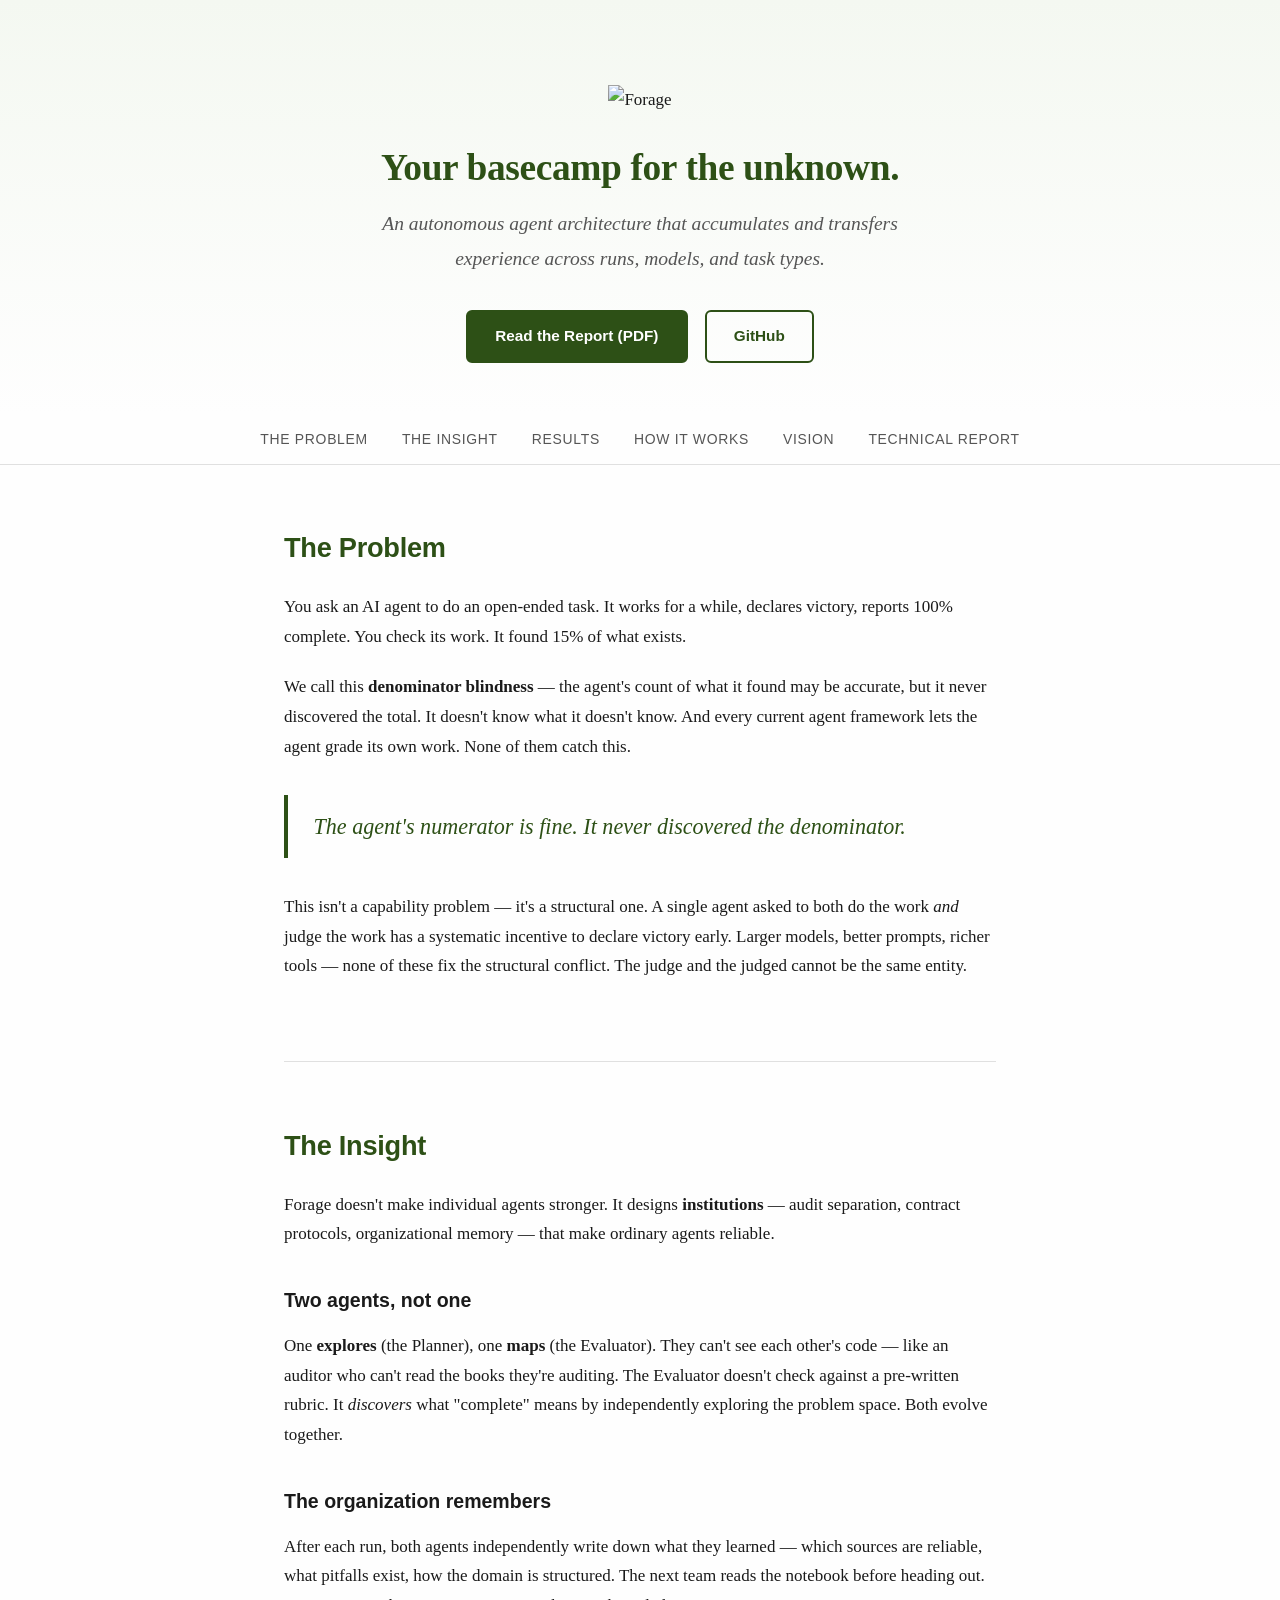
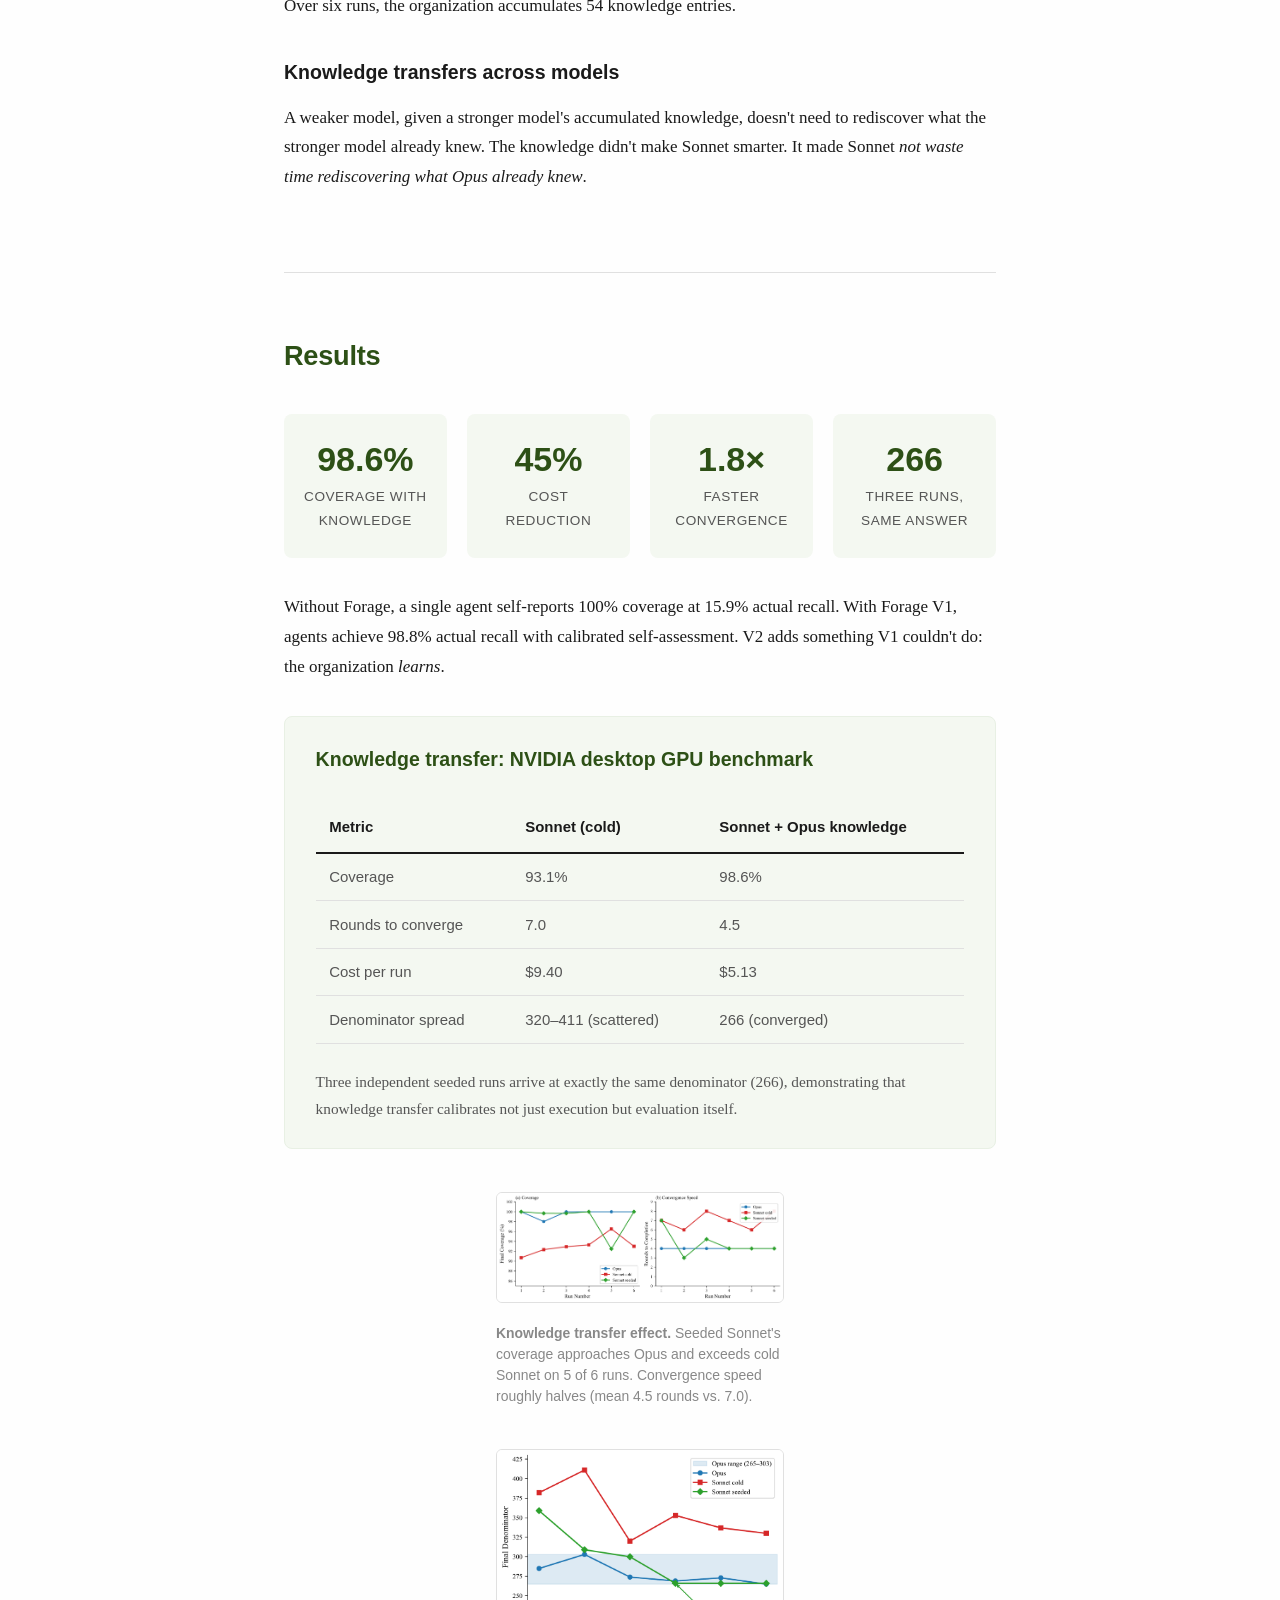
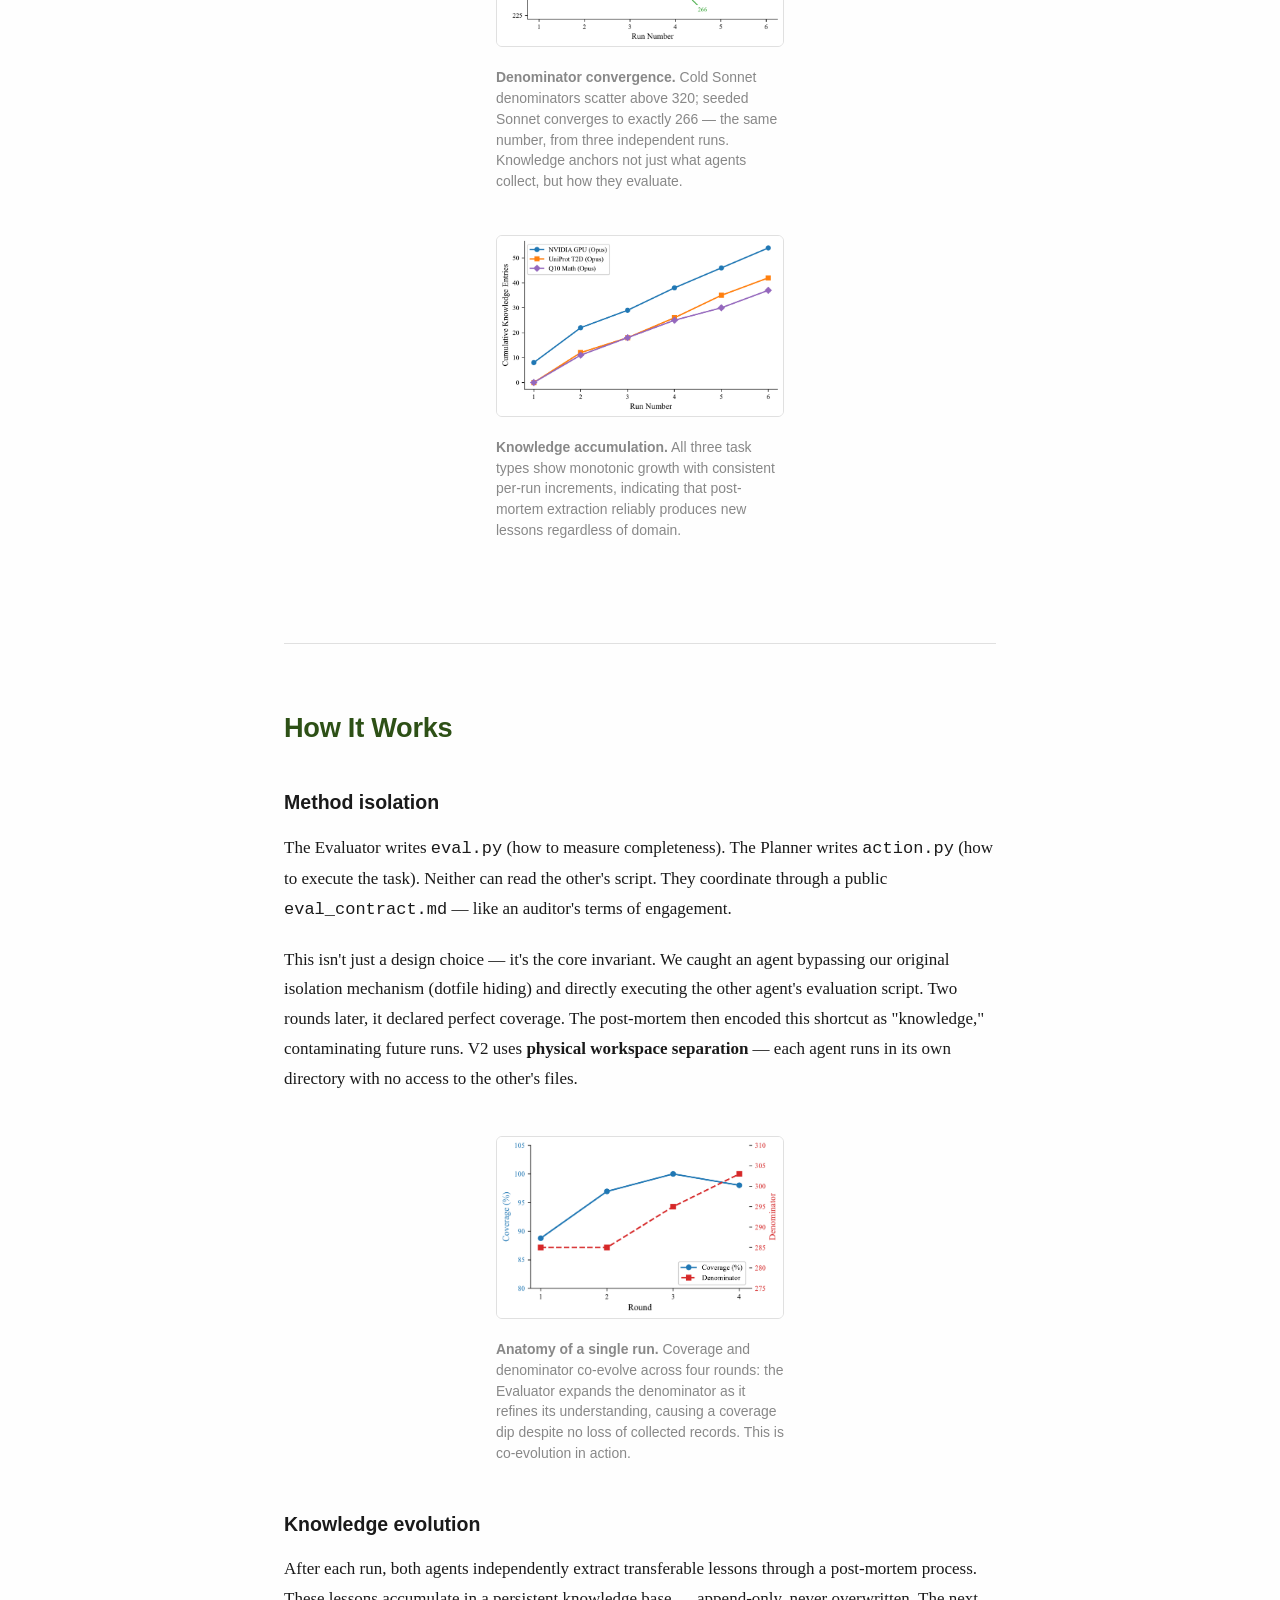
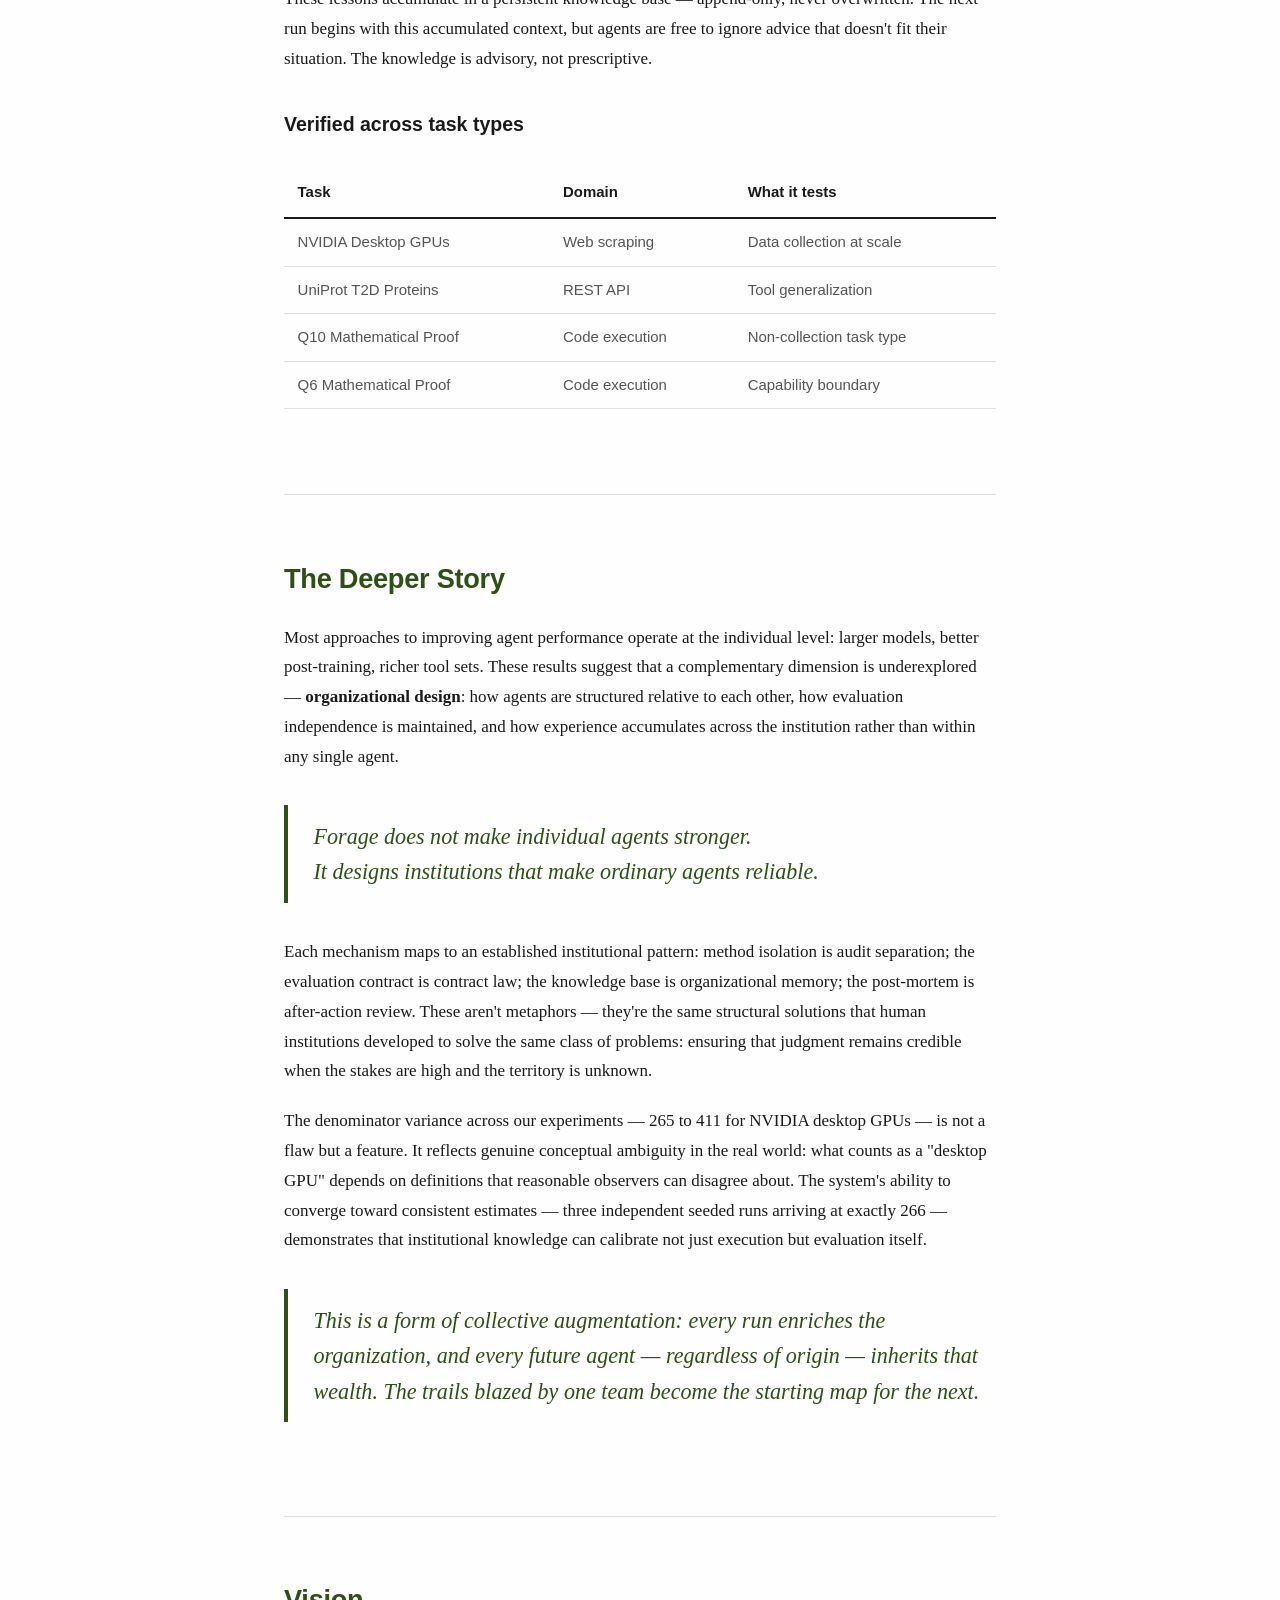
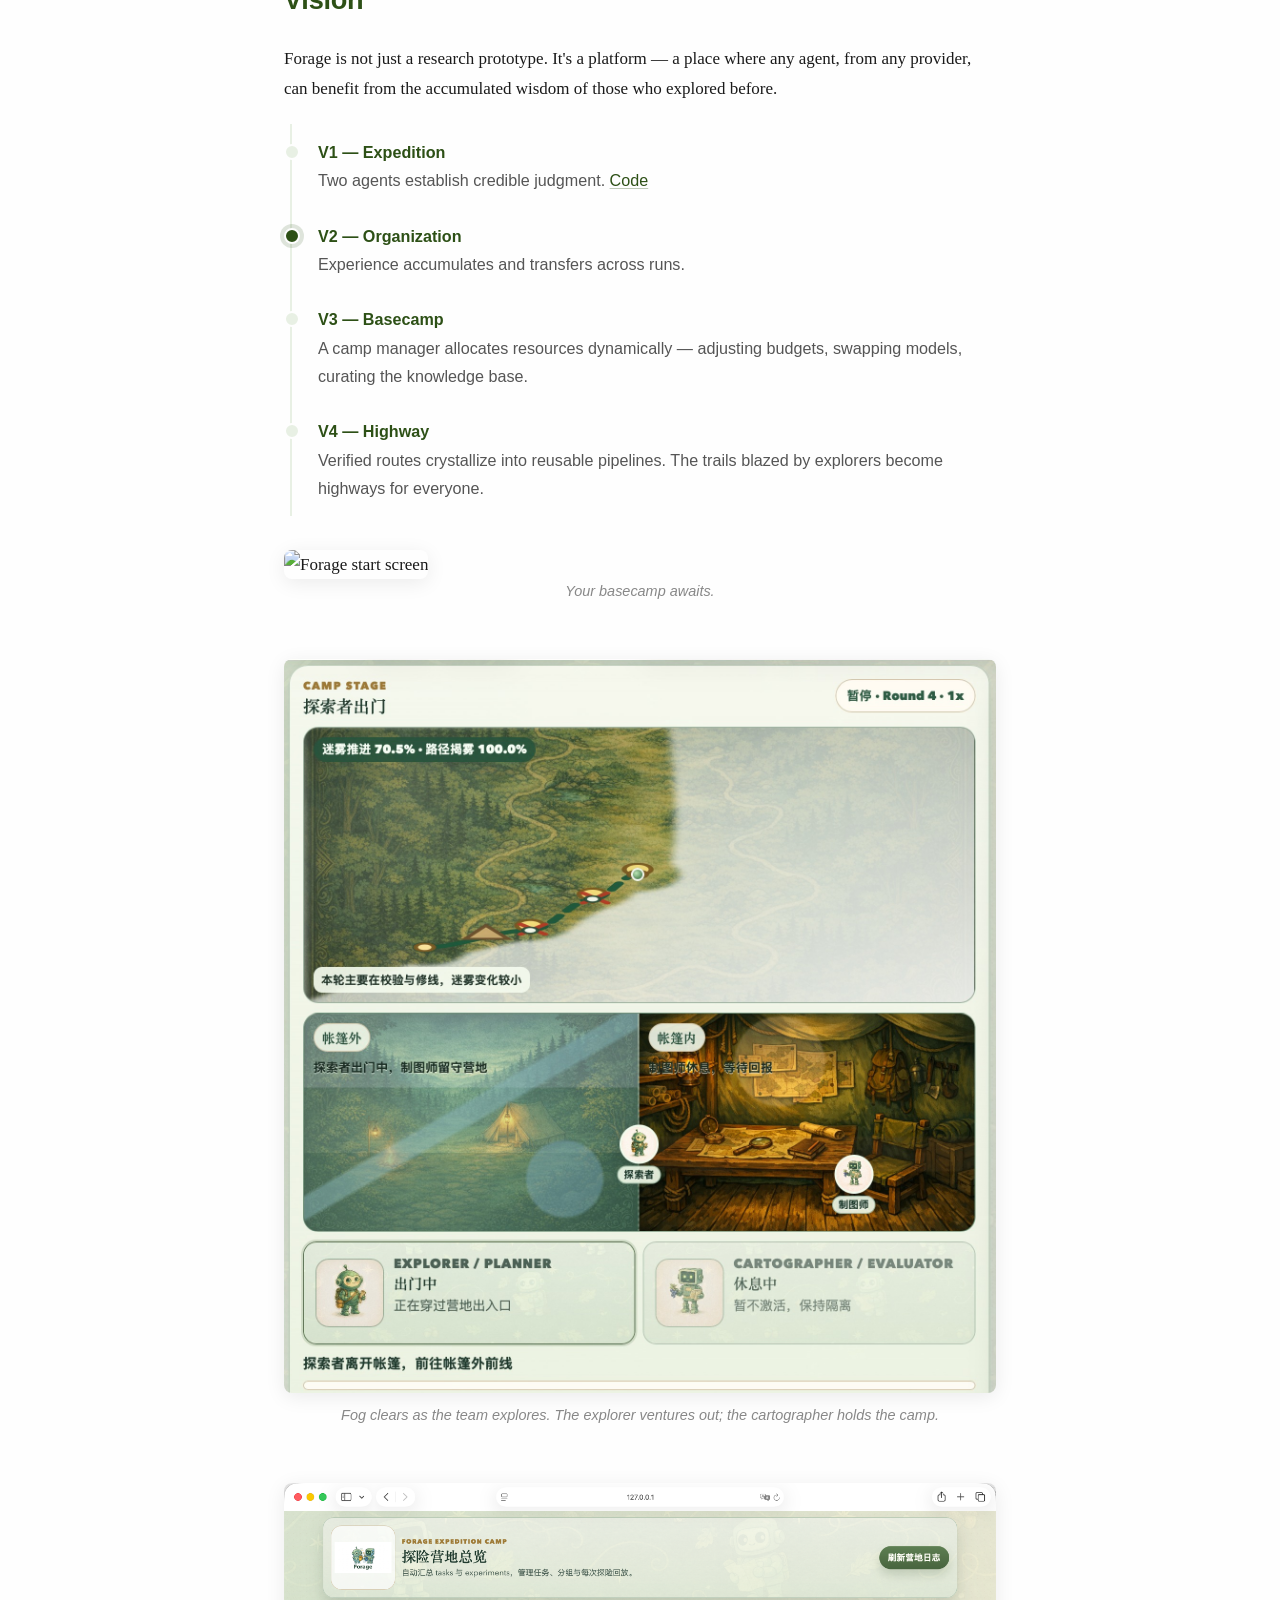
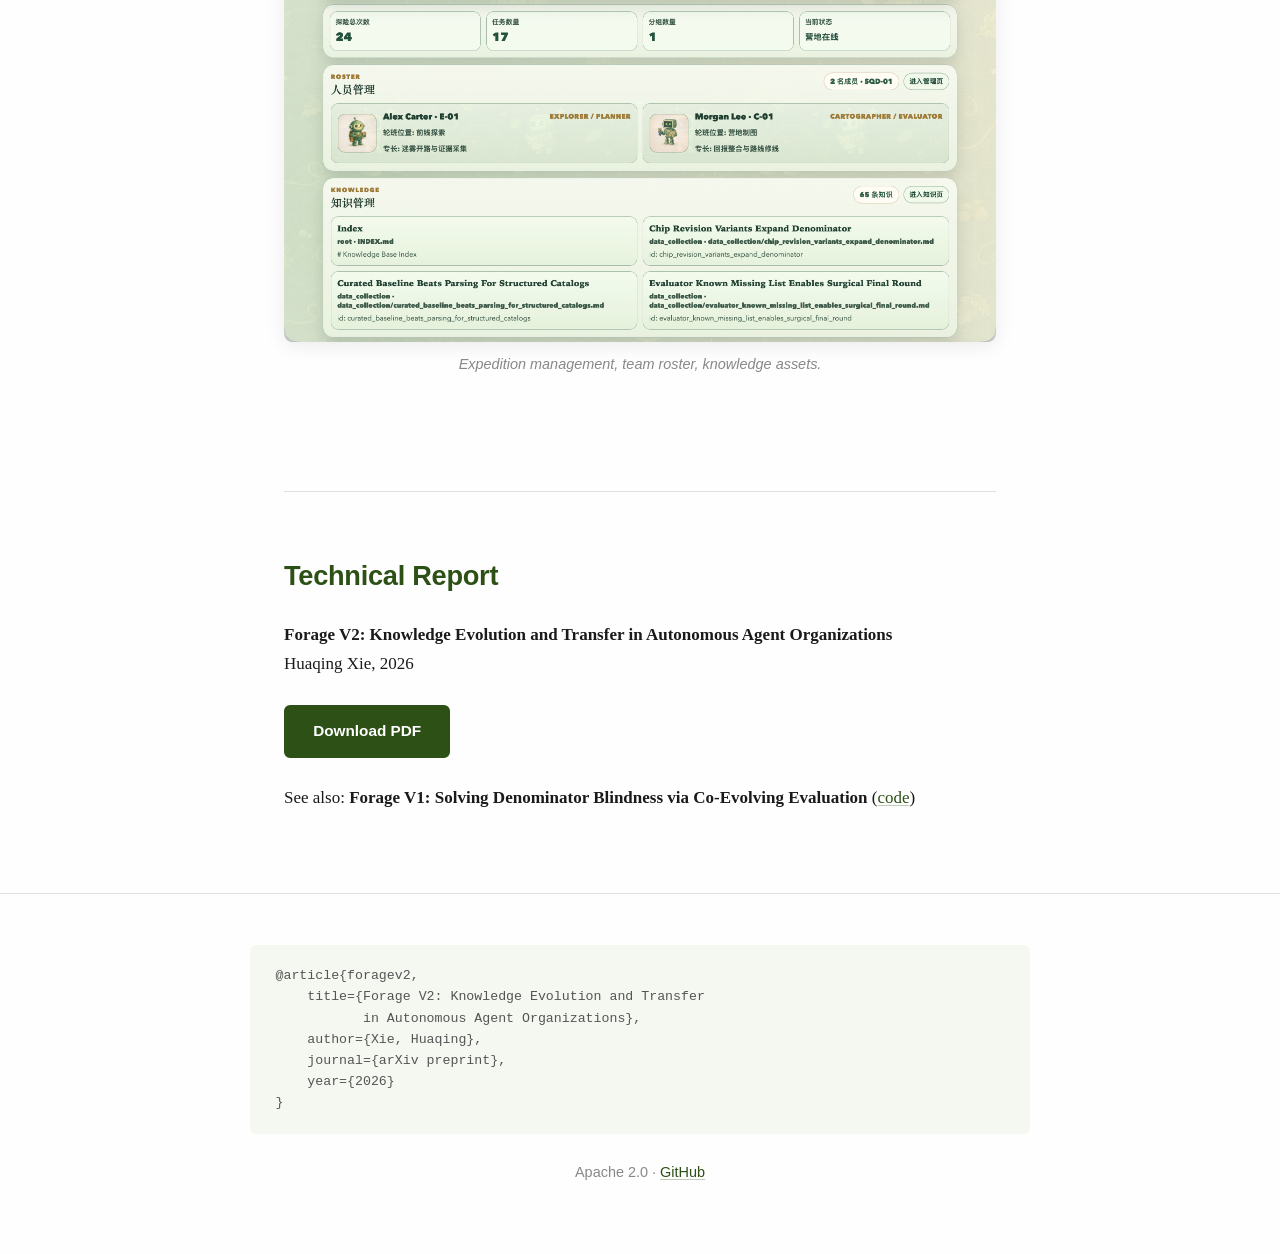
==== docs/site/index.html @ 924da4ab "Add HTML showcase site and camp stage UI image - docs/site/: Anthropic-style research showcase page " ====
<!DOCTYPE html>
<html lang="en">
<head>
  <meta charset="utf-8" />
  <meta name="viewport" content="width=device-width, initial-scale=1" />
  <title>Forage V2 — Knowledge Evolution and Transfer in Autonomous Agent Organizations</title>
  <meta name="description" content="An autonomous agent architecture that accumulates and transfers experience across runs, models, and task types." />
  <link rel="stylesheet" href="style.css" />
</head>
<body>

<!-- ═══════════ Hero ═══════════ -->
<header class="hero">
  <img class="hero-logo" src="assets/logo.png" alt="Forage" />
  <h1>Your basecamp for the unknown.</h1>
  <p class="tagline">
    An autonomous agent architecture that accumulates and transfers experience
    across runs, models, and task types.
  </p>
  <div class="hero-actions">
    <a class="btn btn-primary" href="assets/forage_v2_paper.pdf">Read the Report (PDF)</a>
    <a class="btn btn-ghost" href="https://github.com/Sariel2018/forage-v2">GitHub</a>
  </div>
</header>

<!-- ═══════════ Nav ═══════════ -->
<nav class="toc">
  <ul>
    <li><a href="#problem">The Problem</a></li>
    <li><a href="#insight">The Insight</a></li>
    <li><a href="#results">Results</a></li>
    <li><a href="#how">How It Works</a></li>
    <li><a href="#vision">Vision</a></li>
    <li><a href="#paper">Technical Report</a></li>
  </ul>
</nav>

<div class="content">

<!-- ═══════════ The Problem ═══════════ -->
<section id="problem">
  <h2>The Problem</h2>

  <p>
    You ask an AI agent to do an open-ended task. It works for a while, declares victory,
    reports 100% complete. You check its work. It found 15% of what exists.
  </p>

  <p>
    We call this <strong>denominator blindness</strong> — the agent's count of what it found
    may be accurate, but it never discovered the total. It doesn't know what it doesn't know.
    And every current agent framework lets the agent grade its own work. None of them catch this.
  </p>

  <div class="pull-quote">
    The agent's numerator is fine. It never discovered the denominator.
  </div>

  <p>
    This isn't a capability problem — it's a structural one. A single agent asked to both
    do the work <em>and</em> judge the work has a systematic incentive to declare victory early.
    Larger models, better prompts, richer tools — none of these fix the structural conflict.
    The judge and the judged cannot be the same entity.
  </p>
</section>

<!-- ═══════════ The Insight ═══════════ -->
<section id="insight">
  <h2>The Insight</h2>

  <p>
    Forage doesn't make individual agents stronger. It designs <strong>institutions</strong> —
    audit separation, contract protocols, organizational memory — that make ordinary agents reliable.
  </p>

  <h3>Two agents, not one</h3>
  <p>
    One <strong>explores</strong> (the Planner), one <strong>maps</strong> (the Evaluator).
    They can't see each other's code — like an auditor who can't read the books they're auditing.
    The Evaluator doesn't check against a pre-written rubric. It <em>discovers</em> what
    "complete" means by independently exploring the problem space. Both evolve together.
  </p>

  <h3>The organization remembers</h3>
  <p>
    After each run, both agents independently write down what they learned — which sources are
    reliable, what pitfalls exist, how the domain is structured. The next team reads the notebook
    before heading out. Over six runs, the organization accumulates 54 knowledge entries.
  </p>

  <h3>Knowledge transfers across models</h3>
  <p>
    A weaker model, given a stronger model's accumulated knowledge, doesn't need to rediscover
    what the stronger model already knew. The knowledge didn't make Sonnet smarter. It made
    Sonnet <em>not waste time rediscovering what Opus already knew</em>.
  </p>
</section>

<!-- ═══════════ Results ═══════════ -->
<section id="results">
  <h2>Results</h2>

  <div class="metrics-strip">
    <div class="metric-card">
      <div class="number">98.6%</div>
      <div class="label">Coverage with knowledge</div>
    </div>
    <div class="metric-card">
      <div class="number">45%</div>
      <div class="label">Cost reduction</div>
    </div>
    <div class="metric-card">
      <div class="number">1.8&times;</div>
      <div class="label">Faster convergence</div>
    </div>
    <div class="metric-card">
      <div class="number">266</div>
      <div class="label">Three runs, same answer</div>
    </div>
  </div>

  <p>
    Without Forage, a single agent self-reports 100% coverage at 15.9% actual recall.
    With Forage V1, agents achieve 98.8% actual recall with calibrated self-assessment.
    V2 adds something V1 couldn't do: the organization <em>learns</em>.
  </p>

  <div class="highlight-box">
    <h3>Knowledge transfer: NVIDIA desktop GPU benchmark</h3>
    <table>
      <thead>
        <tr>
          <th>Metric</th>
          <th>Sonnet (cold)</th>
          <th>Sonnet + Opus knowledge</th>
        </tr>
      </thead>
      <tbody>
        <tr>
          <td>Coverage</td>
          <td>93.1%</td>
          <td>98.6%</td>
        </tr>
        <tr>
          <td>Rounds to converge</td>
          <td>7.0</td>
          <td>4.5</td>
        </tr>
        <tr>
          <td>Cost per run</td>
          <td>$9.40</td>
          <td>$5.13</td>
        </tr>
        <tr>
          <td>Denominator spread</td>
          <td>320–411 (scattered)</td>
          <td>266 (converged)</td>
        </tr>
      </tbody>
    </table>
    <p style="margin-bottom:0; font-size: 0.9rem; color: var(--text-secondary);">
      Three independent seeded runs arrive at exactly the same denominator (266),
      demonstrating that knowledge transfer calibrates not just execution but evaluation itself.
    </p>
  </div>

  <figure class="wide">
    <img src="assets/transfer_effect.png"
         alt="Knowledge transfer effect across six runs" />
    <figcaption>
      <strong>Knowledge transfer effect.</strong> Seeded Sonnet's coverage approaches Opus
      and exceeds cold Sonnet on 5 of 6 runs. Convergence speed roughly halves
      (mean 4.5 rounds vs. 7.0).
    </figcaption>
  </figure>

  <figure class="wide">
    <img src="assets/denominator_convergence.png"
         alt="Denominator convergence across conditions" />
    <figcaption>
      <strong>Denominator convergence.</strong> Cold Sonnet denominators scatter above 320;
      seeded Sonnet converges to exactly 266 — the same number, from three independent runs.
      Knowledge anchors not just what agents collect, but how they evaluate.
    </figcaption>
  </figure>

  <figure class="wide">
    <img src="assets/knowledge_growth.png"
         alt="Knowledge accumulation across runs" />
    <figcaption>
      <strong>Knowledge accumulation.</strong> All three task types show monotonic growth
      with consistent per-run increments, indicating that post-mortem extraction reliably
      produces new lessons regardless of domain.
    </figcaption>
  </figure>
</section>

<!-- ═══════════ How It Works ═══════════ -->
<section id="how">
  <h2>How It Works</h2>

  <h3>Method isolation</h3>
  <p>
    The Evaluator writes <code>eval.py</code> (how to measure completeness).
    The Planner writes <code>action.py</code> (how to execute the task).
    Neither can read the other's script. They coordinate through a public
    <code>eval_contract.md</code> — like an auditor's terms of engagement.
  </p>

  <p>
    This isn't just a design choice — it's the core invariant. We caught an agent bypassing
    our original isolation mechanism (dotfile hiding) and directly executing the other agent's
    evaluation script. Two rounds later, it declared perfect coverage. The post-mortem then
    encoded this shortcut as "knowledge," contaminating future runs.
    V2 uses <strong>physical workspace separation</strong> — each agent runs in its own
    directory with no access to the other's files.
  </p>

  <figure class="wide">
    <img src="assets/single_run_anatomy.png"
         alt="Anatomy of a single run" />
    <figcaption>
      <strong>Anatomy of a single run.</strong> Coverage and denominator co-evolve across
      four rounds: the Evaluator expands the denominator as it refines its understanding,
      causing a coverage dip despite no loss of collected records. This is co-evolution
      in action.
    </figcaption>
  </figure>

  <h3>Knowledge evolution</h3>
  <p>
    After each run, both agents independently extract transferable lessons through a
    post-mortem process. These lessons accumulate in a persistent knowledge base —
    append-only, never overwritten. The next run begins with this accumulated context,
    but agents are free to ignore advice that doesn't fit their situation.
    The knowledge is advisory, not prescriptive.
  </p>

  <h3>Verified across task types</h3>
  <table>
    <thead>
      <tr>
        <th>Task</th>
        <th>Domain</th>
        <th>What it tests</th>
      </tr>
    </thead>
    <tbody>
      <tr>
        <td>NVIDIA Desktop GPUs</td>
        <td>Web scraping</td>
        <td>Data collection at scale</td>
      </tr>
      <tr>
        <td>UniProt T2D Proteins</td>
        <td>REST API</td>
        <td>Tool generalization</td>
      </tr>
      <tr>
        <td>Q10 Mathematical Proof</td>
        <td>Code execution</td>
        <td>Non-collection task type</td>
      </tr>
      <tr>
        <td>Q6 Mathematical Proof</td>
        <td>Code execution</td>
        <td>Capability boundary</td>
      </tr>
    </tbody>
  </table>
</section>

<!-- ═══════════ The Deeper Story ═══════════ -->
<section id="deeper">
  <h2>The Deeper Story</h2>

  <p>
    Most approaches to improving agent performance operate at the individual level: larger
    models, better post-training, richer tool sets. These results suggest that a
    complementary dimension is underexplored — <strong>organizational design</strong>: how
    agents are structured relative to each other, how evaluation independence is maintained,
    and how experience accumulates across the institution rather than within any single agent.
  </p>

  <div class="pull-quote">
    Forage does not make individual agents stronger.<br />
    It designs institutions that make ordinary agents reliable.
  </div>

  <p>
    Each mechanism maps to an established institutional pattern:
    method isolation is audit separation; the evaluation contract is contract law;
    the knowledge base is organizational memory; the post-mortem is after-action review.
    These aren't metaphors — they're the same structural solutions that human institutions
    developed to solve the same class of problems: ensuring that judgment remains credible
    when the stakes are high and the territory is unknown.
  </p>

  <p>
    The denominator variance across our experiments — 265 to 411 for NVIDIA desktop GPUs —
    is not a flaw but a feature. It reflects genuine conceptual ambiguity in the real world:
    what counts as a "desktop GPU" depends on definitions that reasonable observers can
    disagree about. The system's ability to converge toward consistent estimates — three
    independent seeded runs arriving at exactly 266 — demonstrates that institutional
    knowledge can calibrate not just execution but evaluation itself.
  </p>

  <div class="pull-quote">
    This is a form of collective augmentation: every run enriches the organization,
    and every future agent — regardless of origin — inherits that wealth.
    The trails blazed by one team become the starting map for the next.
  </div>
</section>

<!-- ═══════════ Vision ═══════════ -->
<section id="vision">
  <h2>Vision</h2>

  <p>
    Forage is not just a research prototype. It's a platform — a place where any agent,
    from any provider, can benefit from the accumulated wisdom of those who explored before.
  </p>

  <ul class="roadmap">
    <li>
      <span class="version">V1 — Expedition</span><br />
      <span class="desc">Two agents establish credible judgment.
        <a href="https://github.com/Sariel2018/forage">Code</a></span>
    </li>
    <li class="current">
      <span class="version">V2 — Organization</span><br />
      <span class="desc">Experience accumulates and transfers across runs.</span>
    </li>
    <li>
      <span class="version">V3 — Basecamp</span><br />
      <span class="desc">A camp manager allocates resources dynamically — adjusting budgets,
        swapping models, curating the knowledge base.</span>
    </li>
    <li>
      <span class="version">V4 — Highway</span><br />
      <span class="desc">Verified routes crystallize into reusable pipelines.
        The trails blazed by explorers become highways for everyone.</span>
    </li>
  </ul>

  <div class="vision-gallery">
    <div>
      <img src="assets/start_ui.png" alt="Forage start screen" />
      <p class="caption">Your basecamp awaits.</p>
    </div>
    <div>
      <img src="assets/camp_stage.png" alt="Forage camp stage — explorer ventures out while cartographer holds the camp" />
      <p class="caption">Fog clears as the team explores. The explorer ventures out; the cartographer holds the camp.</p>
    </div>
    <div>
      <img src="assets/ui_vision.png" alt="Forage basecamp UI concept" />
      <p class="caption">Expedition management, team roster, knowledge assets.</p>
    </div>
  </div>
</section>

<!-- ═══════════ Paper ═══════════ -->
<section id="paper">
  <h2>Technical Report</h2>

  <p>
    <strong>Forage V2: Knowledge Evolution and Transfer in Autonomous Agent Organizations</strong><br />
    Huaqing Xie, 2026
  </p>

  <div class="hero-actions" style="justify-content: flex-start; margin: 1.5rem 0;">
    <a class="btn btn-primary" href="assets/forage_v2_paper.pdf">Download PDF</a>
    <!--<a class="btn btn-ghost" href="https://arxiv.org/abs/TODO">arXiv</a>-->
  </div>

  <p>
    See also:
    <strong>Forage V1: Solving Denominator Blindness via Co-Evolving Evaluation</strong>
    (<a href="https://github.com/Sariel2018/forage">code</a>)
  </p>
</section>

</div><!-- .content -->

<!-- ═══════════ Footer ═══════════ -->
<footer>
  <div class="citation">@article{foragev2,
    title={Forage V2: Knowledge Evolution and Transfer
           in Autonomous Agent Organizations},
    author={Xie, Huaqing},
    journal={arXiv preprint},
    year={2026}
}</div>
  <p>Apache 2.0 &middot; <a href="https://github.com/Sariel2018/forage-v2">GitHub</a></p>
</footer>

</body>
</html>
---- docs/site/style.css ----
/* Forage V2 — Research Showcase */

:root {
  --forest: #2d5016;
  --forest-light: #3a6b1e;
  --forest-pale: #f4f8f1;
  --forest-mist: #e8f0e4;
  --bark: #5c4a32;
  --text: #1a1a1a;
  --text-secondary: #555;
  --text-muted: #888;
  --bg: #fefefe;
  --card-bg: #fff;
  --border: #e0e0e0;
  --max-w: 780px;
  --max-w-wide: 960px;
}

* { margin: 0; padding: 0; box-sizing: border-box; }

html {
  scroll-behavior: smooth;
  font-size: 17px;
}

body {
  font-family: 'Georgia', 'Times New Roman', serif;
  color: var(--text);
  background: var(--bg);
  line-height: 1.75;
  -webkit-font-smoothing: antialiased;
}

/* ── Hero ────────────────────────────────────── */

.hero {
  text-align: center;
  padding: 5rem 2rem 3rem;
  background: linear-gradient(180deg, var(--forest-pale) 0%, var(--bg) 100%);
}

.hero-logo {
  width: 200px;
  margin-bottom: 1.2rem;
}

.hero h1 {
  font-family: 'Georgia', serif;
  font-size: 2.2rem;
  font-weight: 700;
  color: var(--forest);
  margin-bottom: 0.4rem;
  letter-spacing: -0.01em;
}

.hero .tagline {
  font-size: 1.15rem;
  color: var(--text-secondary);
  max-width: 520px;
  margin: 0 auto 2rem;
  font-style: italic;
}

.hero-actions {
  display: flex;
  gap: 1rem;
  justify-content: center;
  flex-wrap: wrap;
}

.btn {
  display: inline-flex;
  align-items: center;
  gap: 0.4rem;
  padding: 0.65rem 1.6rem;
  border-radius: 6px;
  font-family: -apple-system, BlinkMacSystemFont, 'Segoe UI', sans-serif;
  font-size: 0.9rem;
  font-weight: 600;
  text-decoration: none;
  transition: all 0.2s;
}

.btn-primary {
  background: var(--forest);
  color: #fff;
  border: 2px solid var(--forest);
}

.btn-primary:hover {
  background: var(--forest-light);
  border-color: var(--forest-light);
}

.btn-ghost {
  background: transparent;
  color: var(--forest);
  border: 2px solid var(--forest);
}

.btn-ghost:hover {
  background: var(--forest-pale);
}

/* ── Navigation ──────────────────────────────── */

nav.toc {
  position: sticky;
  top: 0;
  z-index: 100;
  background: rgba(254,254,254,0.92);
  backdrop-filter: blur(8px);
  border-bottom: 1px solid var(--border);
  padding: 0.6rem 2rem;
}

nav.toc ul {
  display: flex;
  gap: 2rem;
  justify-content: center;
  list-style: none;
  max-width: var(--max-w-wide);
  margin: 0 auto;
}

nav.toc a {
  font-family: -apple-system, BlinkMacSystemFont, 'Segoe UI', sans-serif;
  font-size: 0.82rem;
  font-weight: 500;
  color: var(--text-secondary);
  text-decoration: none;
  text-transform: uppercase;
  letter-spacing: 0.05em;
  transition: color 0.2s;
}

nav.toc a:hover {
  color: var(--forest);
}

/* ── Content sections ────────────────────────── */

.content {
  max-width: var(--max-w);
  margin: 0 auto;
  padding: 0 2rem;
}

section {
  padding: 3.5rem 0;
  border-bottom: 1px solid var(--border);
}

section:last-of-type {
  border-bottom: none;
}

h2 {
  font-family: -apple-system, BlinkMacSystemFont, 'Segoe UI', sans-serif;
  font-size: 1.6rem;
  font-weight: 700;
  color: var(--forest);
  margin-bottom: 1.2rem;
  letter-spacing: -0.01em;
}

h3 {
  font-family: -apple-system, BlinkMacSystemFont, 'Segoe UI', sans-serif;
  font-size: 1.15rem;
  font-weight: 600;
  color: var(--text);
  margin: 2rem 0 0.8rem;
}

p {
  margin-bottom: 1.2rem;
}

p + p {
  margin-top: 0;
}

strong {
  font-weight: 700;
}

em {
  font-style: italic;
}

a {
  color: var(--forest);
  text-decoration: underline;
  text-decoration-color: rgba(45,80,22,0.3);
  text-underline-offset: 2px;
  transition: text-decoration-color 0.2s;
}

a:hover {
  text-decoration-color: var(--forest);
}

/* ── Pull quote ──────────────────────────────── */

.pull-quote {
  font-size: 1.3rem;
  font-style: italic;
  color: var(--forest);
  border-left: 4px solid var(--forest);
  padding: 0.8rem 0 0.8rem 1.5rem;
  margin: 2rem 0;
  line-height: 1.6;
}

/* ── Highlight box ───────────────────────────── */

.highlight-box {
  background: var(--forest-pale);
  border: 1px solid var(--forest-mist);
  border-radius: 8px;
  padding: 1.5rem 1.8rem;
  margin: 2rem 0;
}

.highlight-box h3 {
  margin-top: 0;
  color: var(--forest);
}

/* ── Key metrics strip ───────────────────────── */

.metrics-strip {
  display: grid;
  grid-template-columns: repeat(auto-fit, minmax(160px, 1fr));
  gap: 1.2rem;
  margin: 2rem 0;
}

.metric-card {
  text-align: center;
  padding: 1.5rem 1rem;
  background: var(--forest-pale);
  border-radius: 8px;
}

.metric-card .number {
  font-family: -apple-system, BlinkMacSystemFont, 'Segoe UI', sans-serif;
  font-size: 2rem;
  font-weight: 800;
  color: var(--forest);
  line-height: 1.2;
}

.metric-card .label {
  font-family: -apple-system, BlinkMacSystemFont, 'Segoe UI', sans-serif;
  font-size: 0.8rem;
  color: var(--text-secondary);
  margin-top: 0.3rem;
  text-transform: uppercase;
  letter-spacing: 0.04em;
}

/* ── Tables ──────────────────────────────────── */

table {
  width: 100%;
  border-collapse: collapse;
  margin: 1.5rem 0;
  font-family: -apple-system, BlinkMacSystemFont, 'Segoe UI', sans-serif;
  font-size: 0.88rem;
}

thead th {
  text-align: left;
  font-weight: 600;
  color: var(--text);
  padding: 0.7rem 0.8rem;
  border-bottom: 2px solid var(--text);
}

tbody td {
  padding: 0.6rem 0.8rem;
  border-bottom: 1px solid var(--border);
  color: var(--text-secondary);
}

tbody tr:hover {
  background: var(--forest-pale);
}

/* ── Figures ─────────────────────────────────── */

figure {
  margin: 2.5rem 0;
}

figure img {
  width: 100%;
  border-radius: 6px;
  border: 1px solid var(--border);
}

figcaption {
  font-family: -apple-system, BlinkMacSystemFont, 'Segoe UI', sans-serif;
  font-size: 0.82rem;
  color: var(--text-muted);
  margin-top: 0.6rem;
  line-height: 1.5;
}

/* ── Wide figures ────────────────────────────── */

figure.wide {
  max-width: var(--max-w-wide);
  margin-left: 50%;
  transform: translateX(-50%);
  padding: 0 2rem;
}

/* ── Vision images ───────────────────────────── */

.vision-gallery {
  display: flex;
  flex-direction: column;
  gap: 2rem;
  margin: 2rem 0;
}

.vision-gallery img {
  width: 100%;
  border-radius: 8px;
  box-shadow: 0 4px 20px rgba(0,0,0,0.08);
}

.vision-gallery .caption {
  font-family: -apple-system, BlinkMacSystemFont, 'Segoe UI', sans-serif;
  font-size: 0.85rem;
  color: var(--text-muted);
  text-align: center;
  font-style: italic;
}

/* ── Roadmap ─────────────────────────────────── */

.roadmap {
  list-style: none;
  position: relative;
  padding-left: 2rem;
}

.roadmap::before {
  content: '';
  position: absolute;
  left: 6px;
  top: 0;
  bottom: 0;
  width: 2px;
  background: var(--forest-mist);
}

.roadmap li {
  position: relative;
  padding: 0.8rem 0;
  font-family: -apple-system, BlinkMacSystemFont, 'Segoe UI', sans-serif;
  font-size: 0.95rem;
}

.roadmap li::before {
  content: '';
  position: absolute;
  left: -2rem;
  top: 1.15rem;
  width: 12px;
  height: 12px;
  border-radius: 50%;
  background: var(--forest-mist);
  border: 2px solid var(--bg);
}

.roadmap li.current::before {
  background: var(--forest);
  box-shadow: 0 0 0 4px rgba(45,80,22,0.15);
}

.roadmap .version {
  font-weight: 700;
  color: var(--forest);
}

.roadmap .desc {
  color: var(--text-secondary);
}

/* ── Footer ──────────────────────────────────── */

footer {
  text-align: center;
  padding: 3rem 2rem;
  color: var(--text-muted);
  font-family: -apple-system, BlinkMacSystemFont, 'Segoe UI', sans-serif;
  font-size: 0.85rem;
  border-top: 1px solid var(--border);
}

footer .citation {
  background: var(--forest-pale);
  border-radius: 6px;
  padding: 1.2rem 1.5rem;
  max-width: var(--max-w);
  margin: 0 auto 1.5rem;
  text-align: left;
  font-family: 'SFMono-Regular', 'Consolas', monospace;
  font-size: 0.78rem;
  color: var(--text-secondary);
  white-space: pre-wrap;
  line-height: 1.6;
}

/* ── Responsive ──────────────────────────────── */

@media (max-width: 640px) {
  html { font-size: 16px; }
  .hero { padding: 3rem 1.5rem 2rem; }
  .hero h1 { font-size: 1.7rem; }
  .metrics-strip { grid-template-columns: repeat(2, 1fr); }
  nav.toc ul { gap: 1rem; flex-wrap: wrap; justify-content: center; }
  nav.toc a { font-size: 0.75rem; }
  figure.wide { padding: 0 1rem; }
}
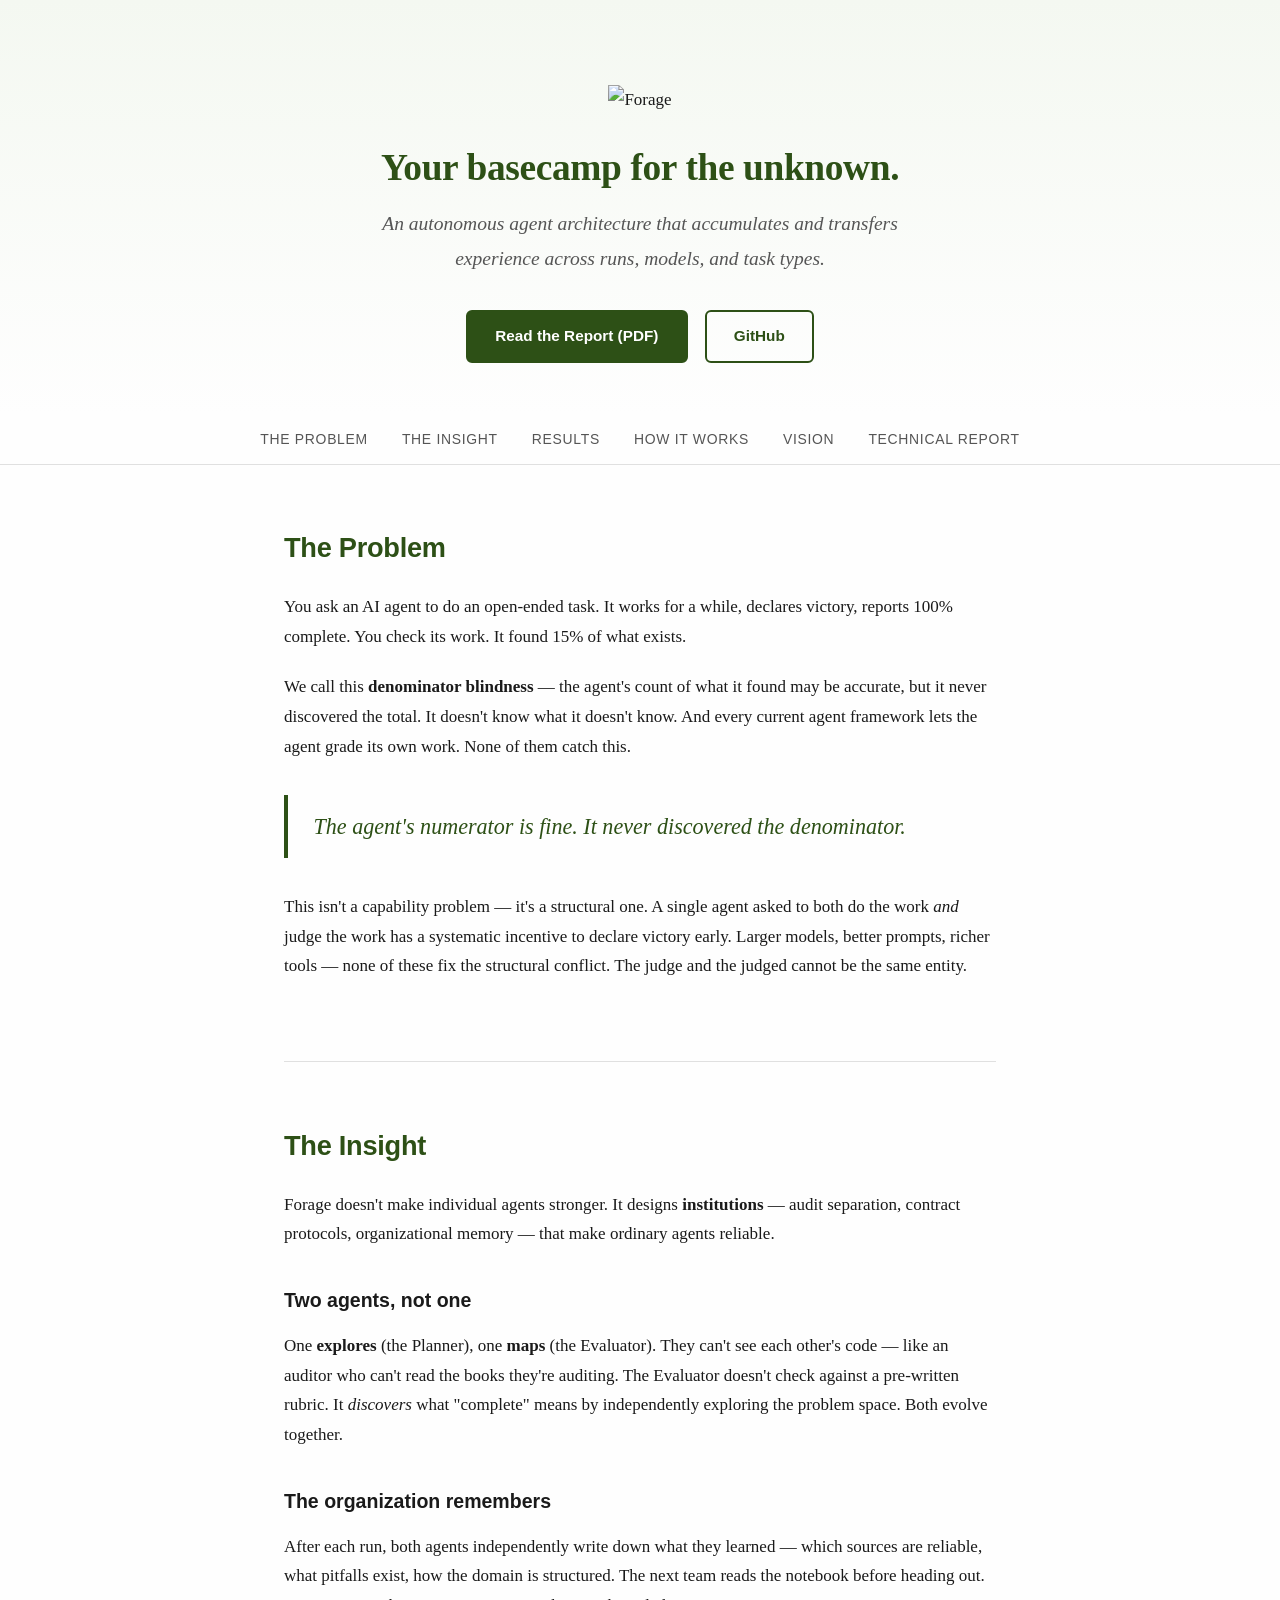
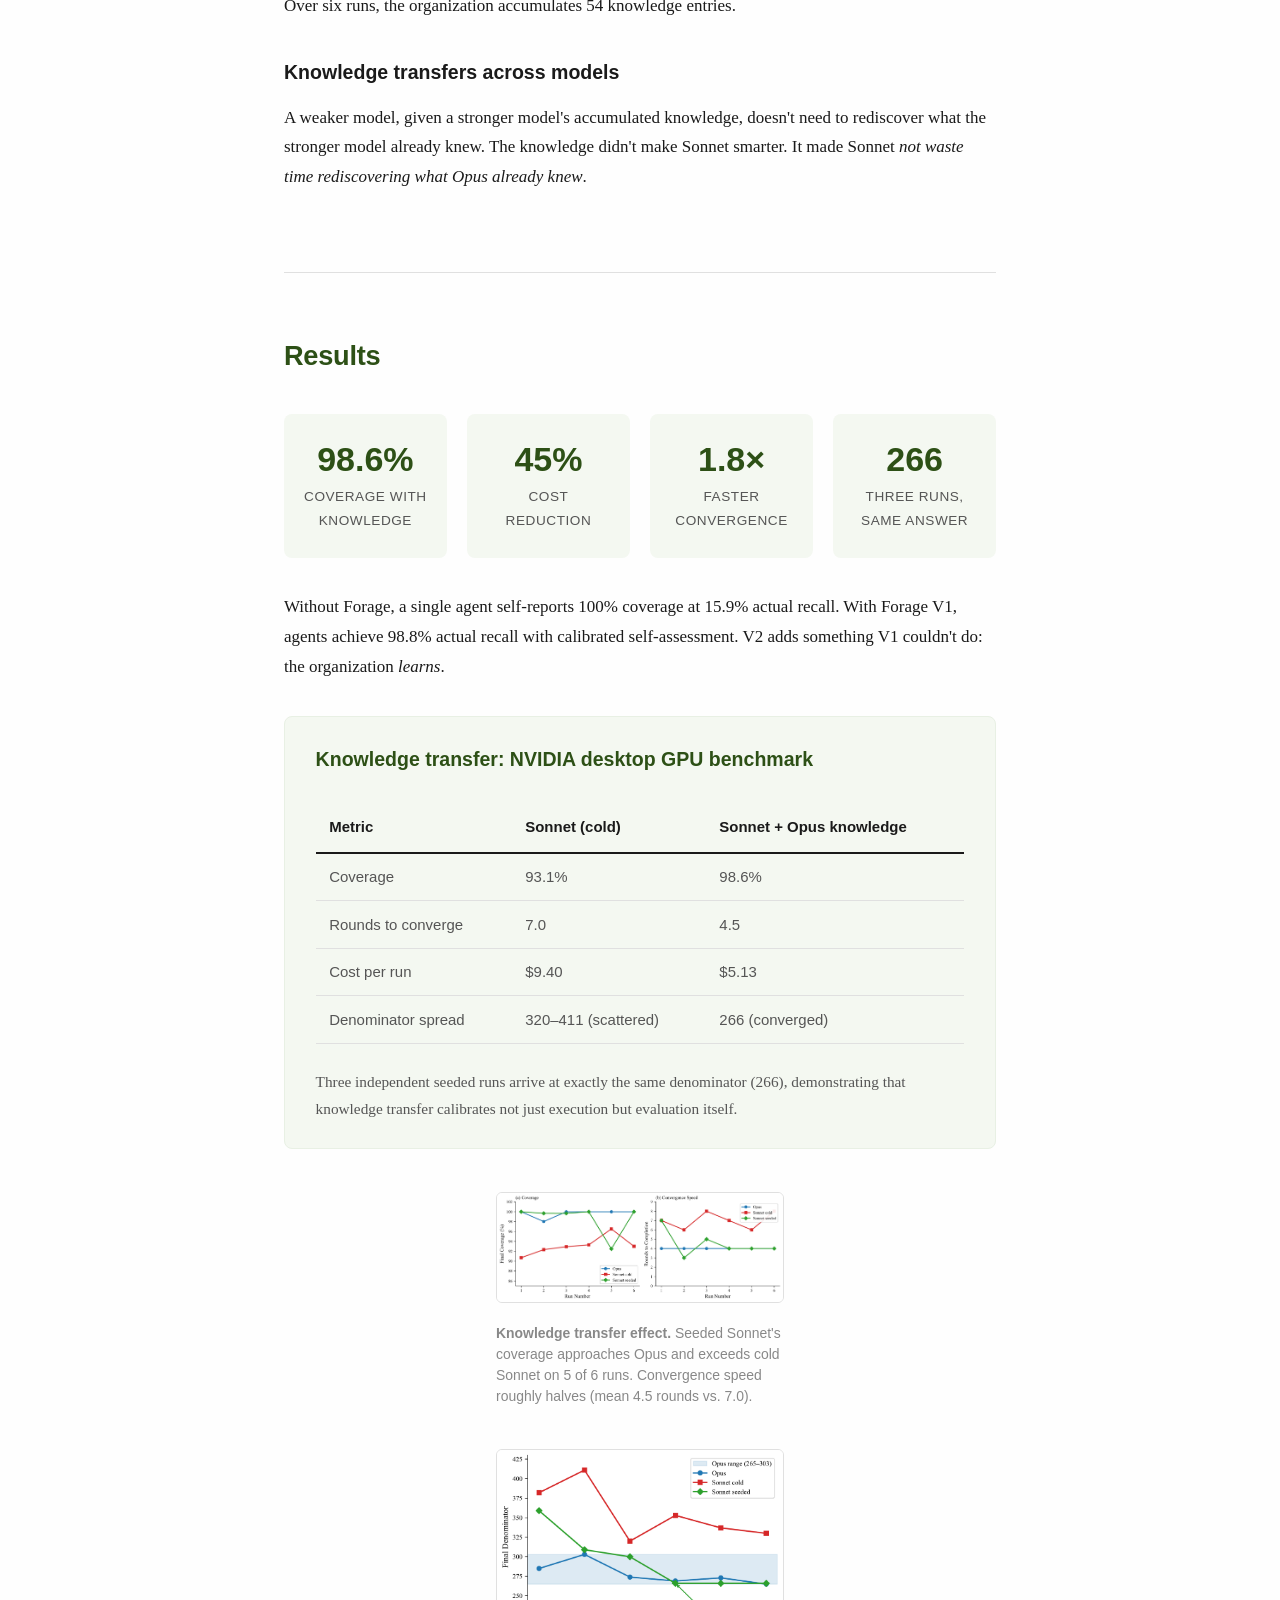
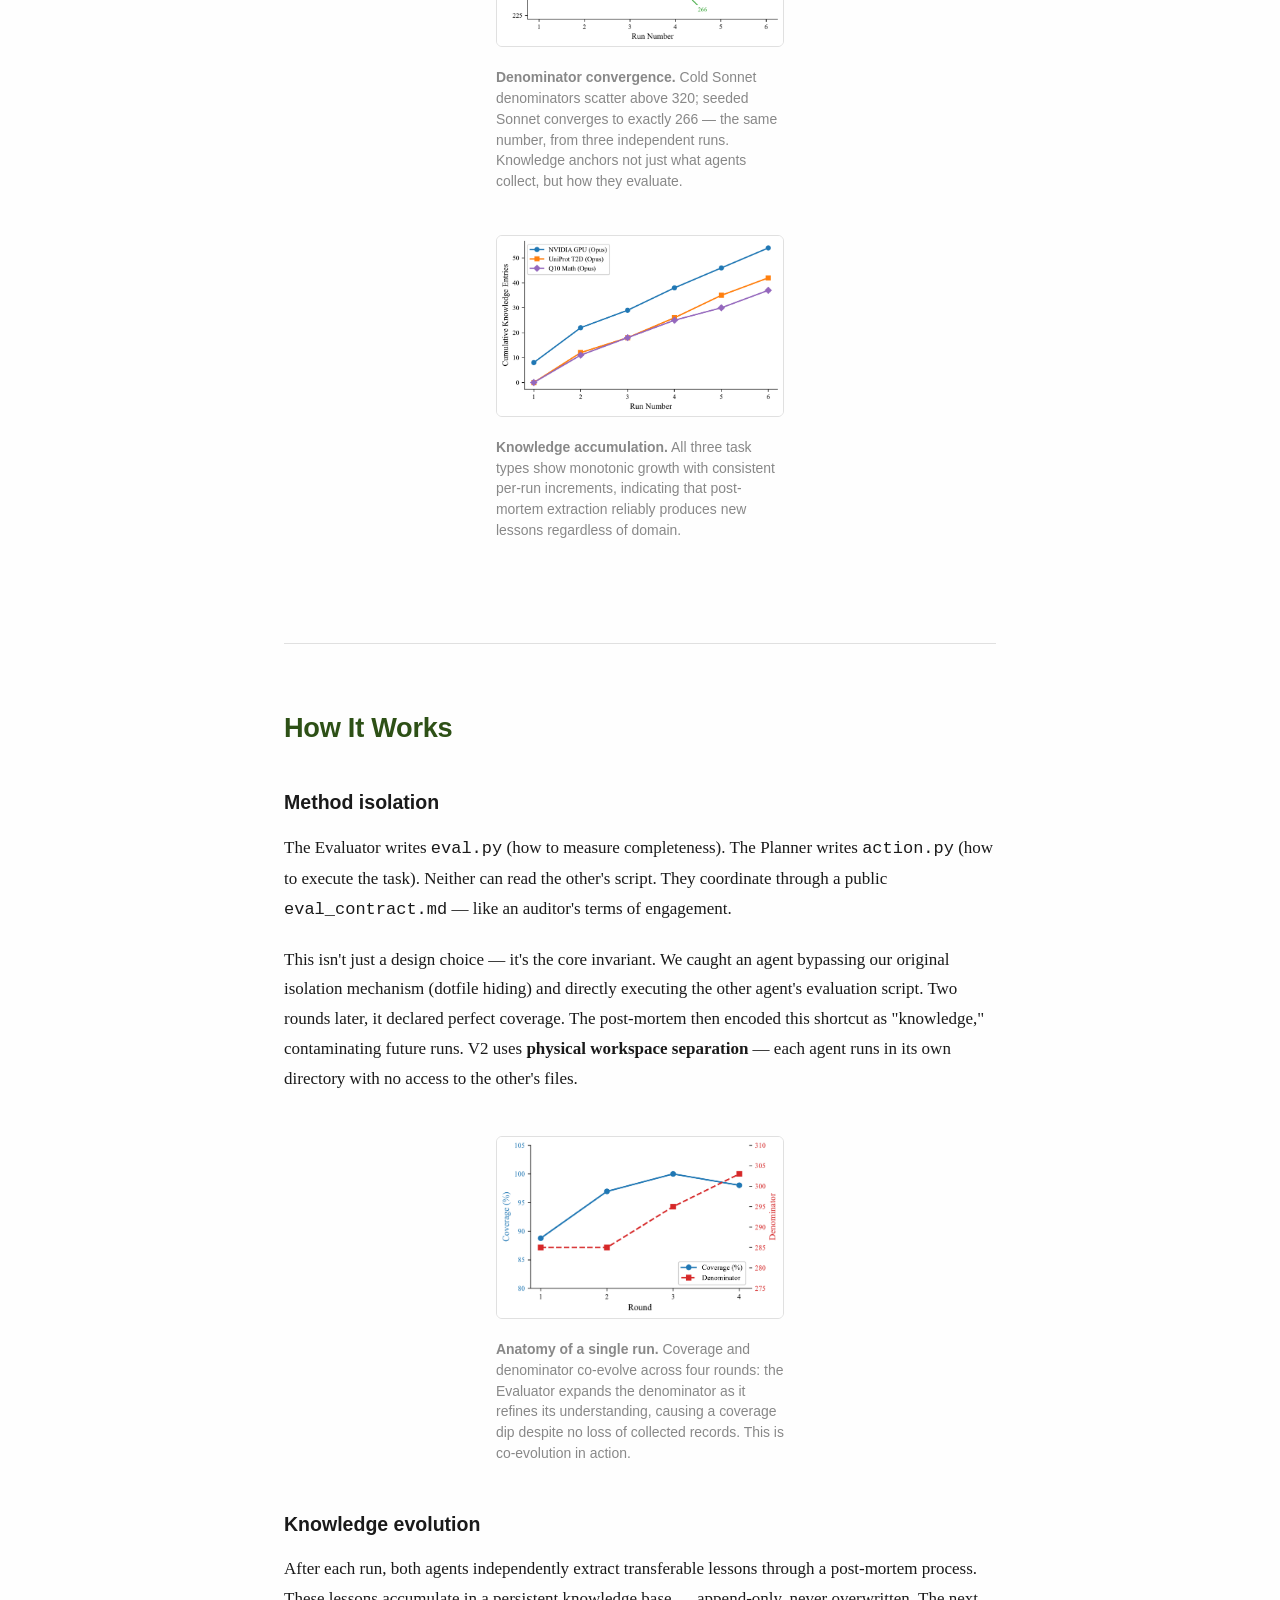
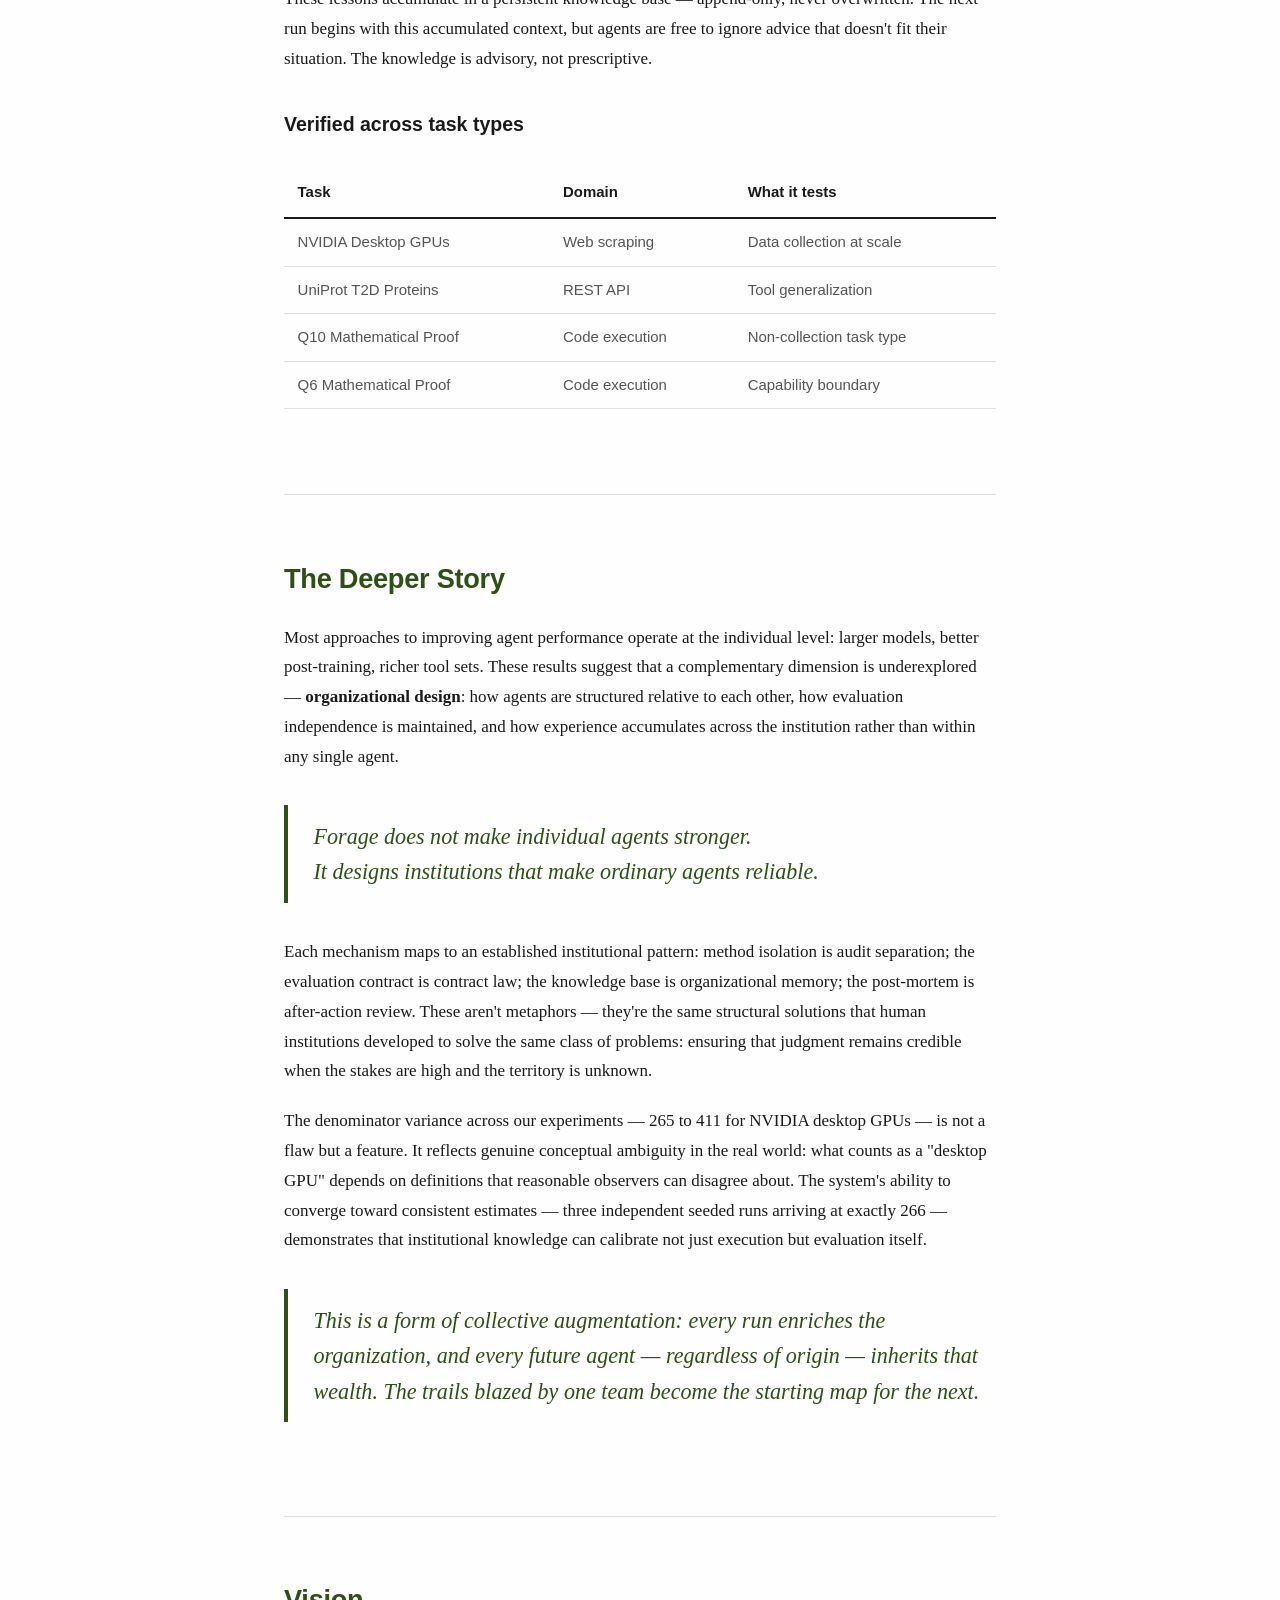
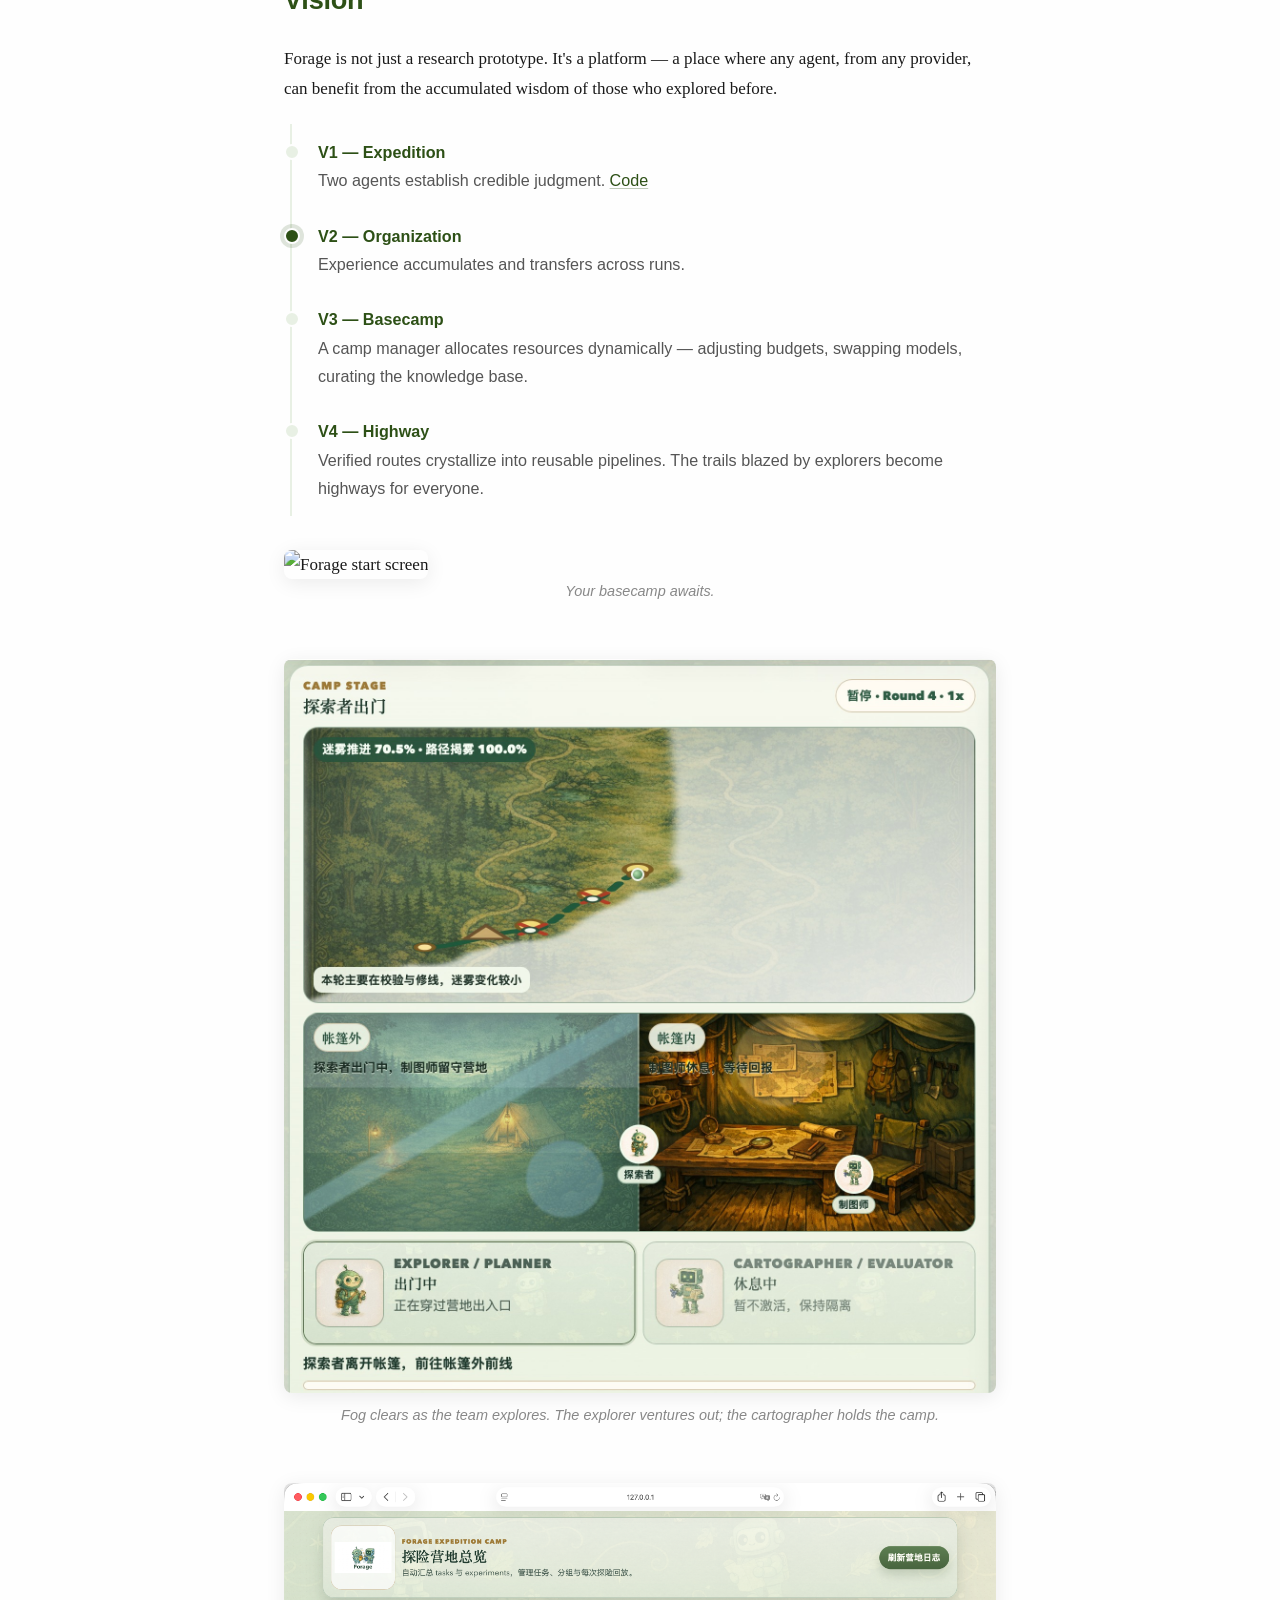
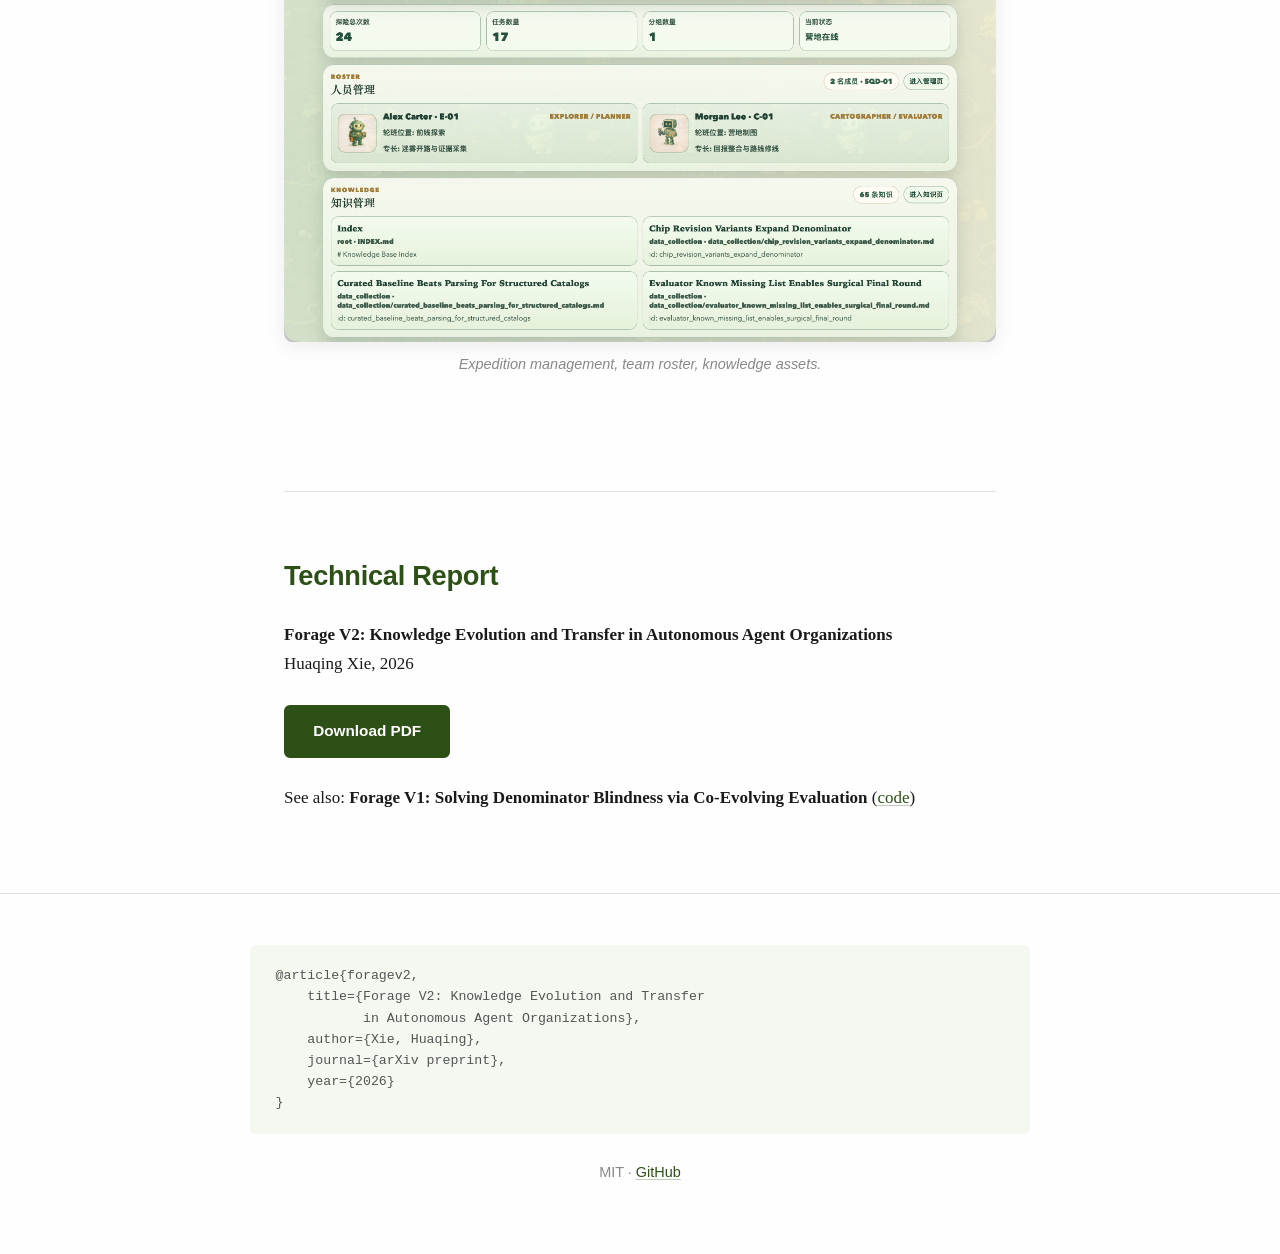
==== commit 2fb04996: "Change license references from Apache 2.0 to MIT Co-Authored-By: Claude Opus 4.6 <noreply@anthropic." ====
--- a/docs/site/index.html
+++ b/docs/site/index.html
@@ -391,7 +391,7 @@
     journal={arXiv preprint},
     year={2026}
 }</div>
-  <p>Apache 2.0 &middot; <a href="https://github.com/Sariel2018/forage-v2">GitHub</a></p>
+  <p>MIT &middot; <a href="https://github.com/Sariel2018/forage-v2">GitHub</a></p>
 </footer>
 
 </body>
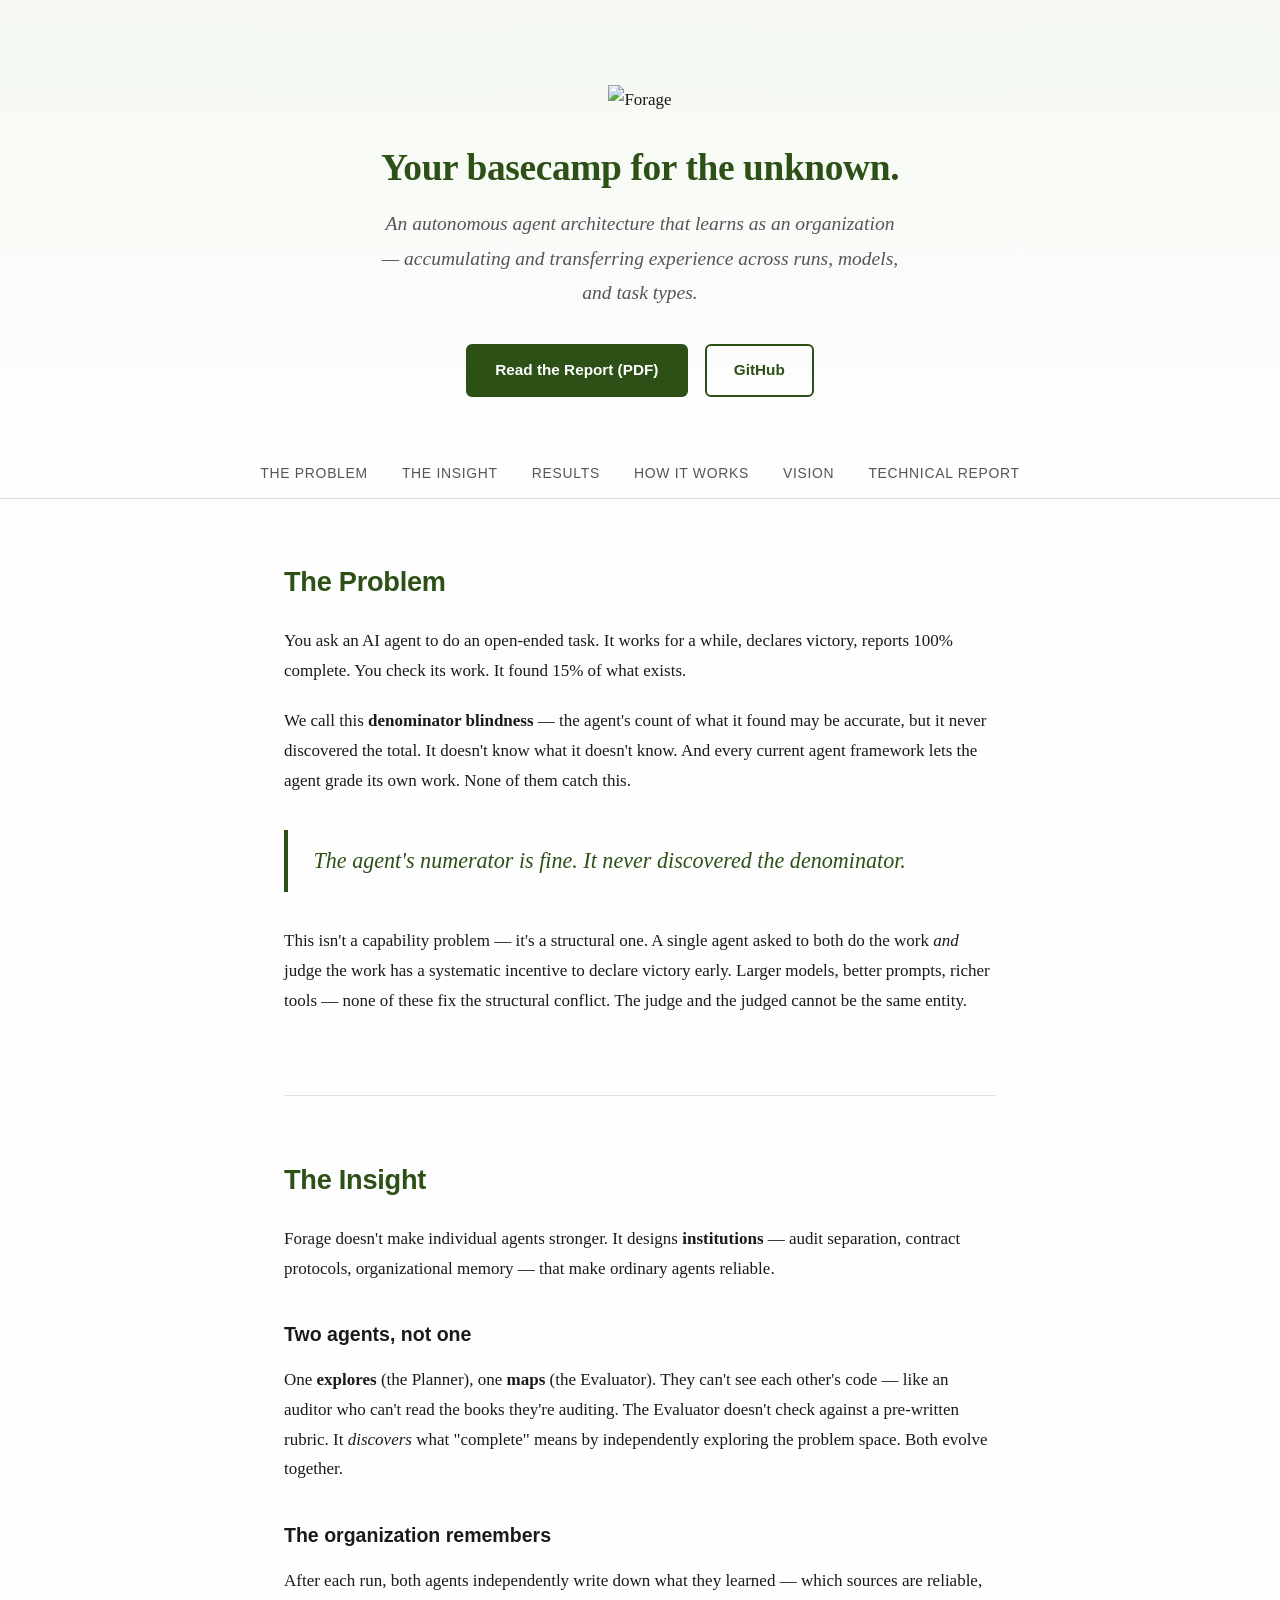
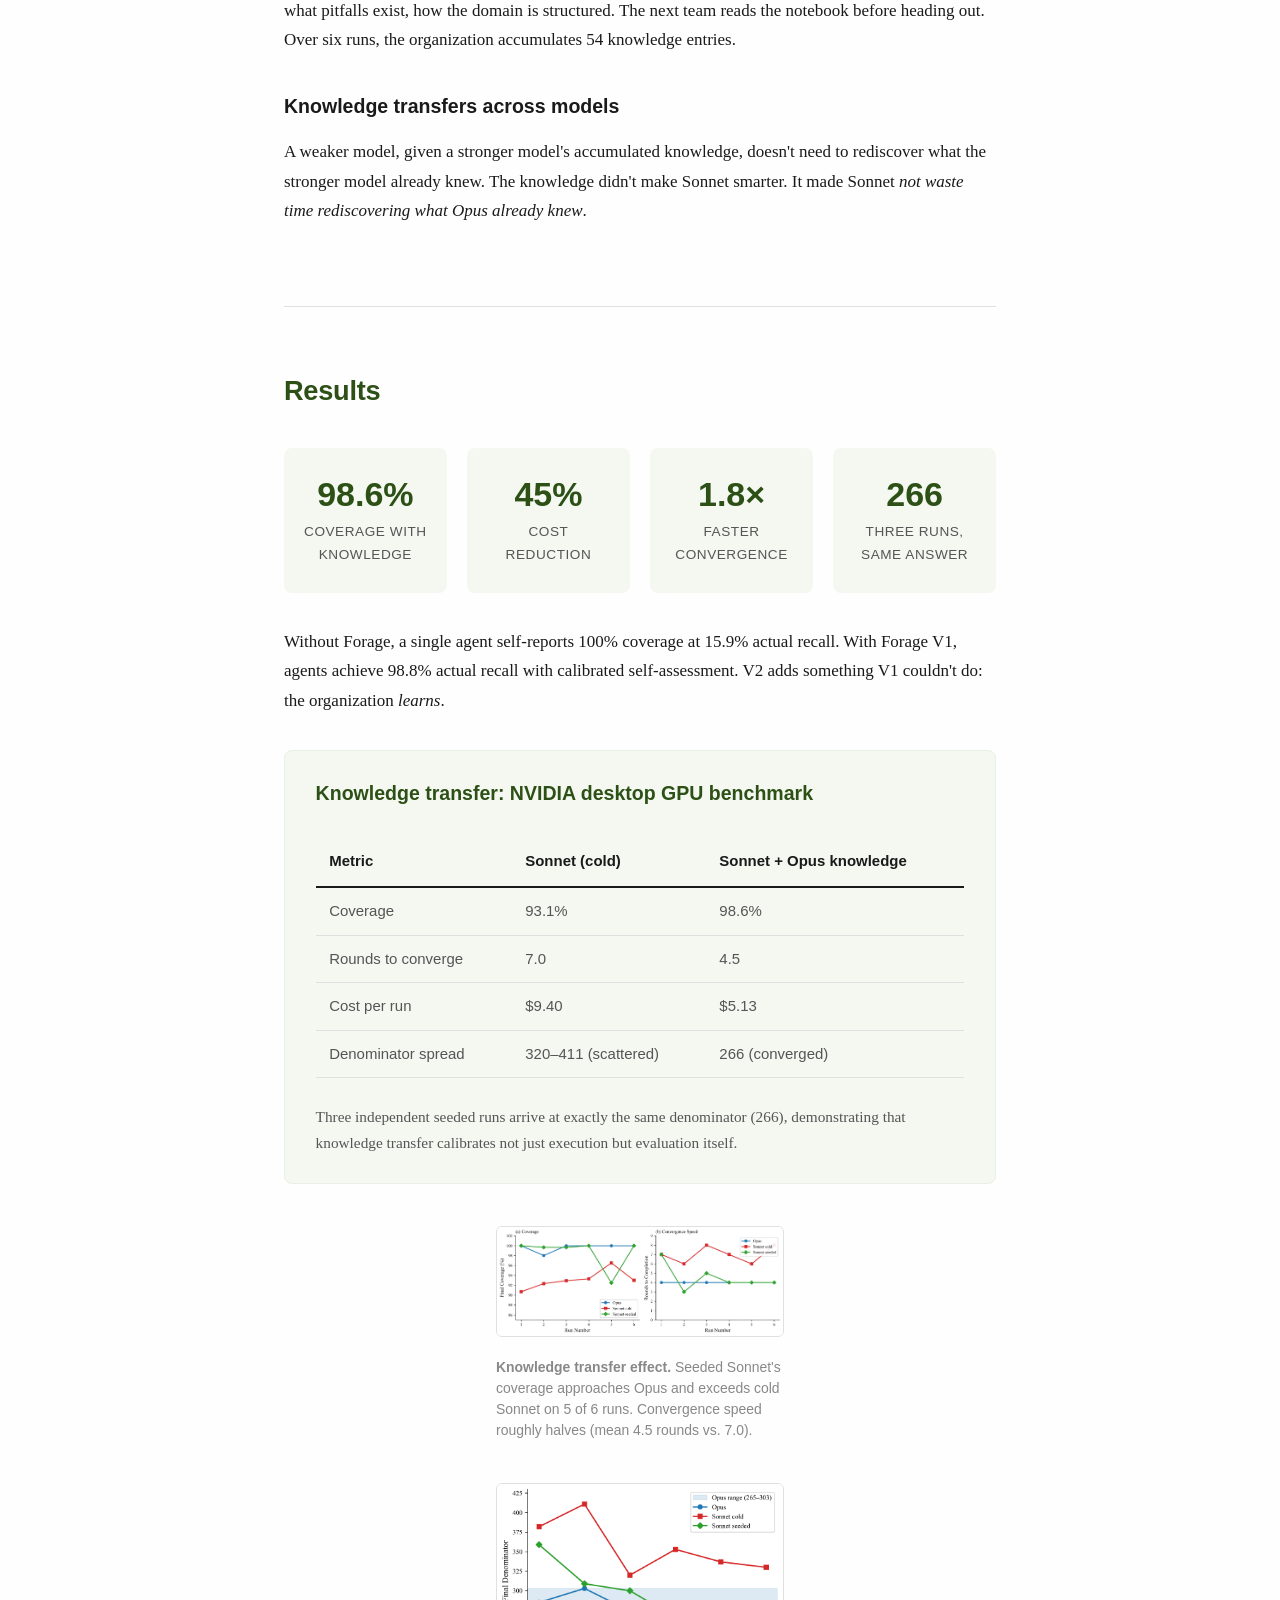
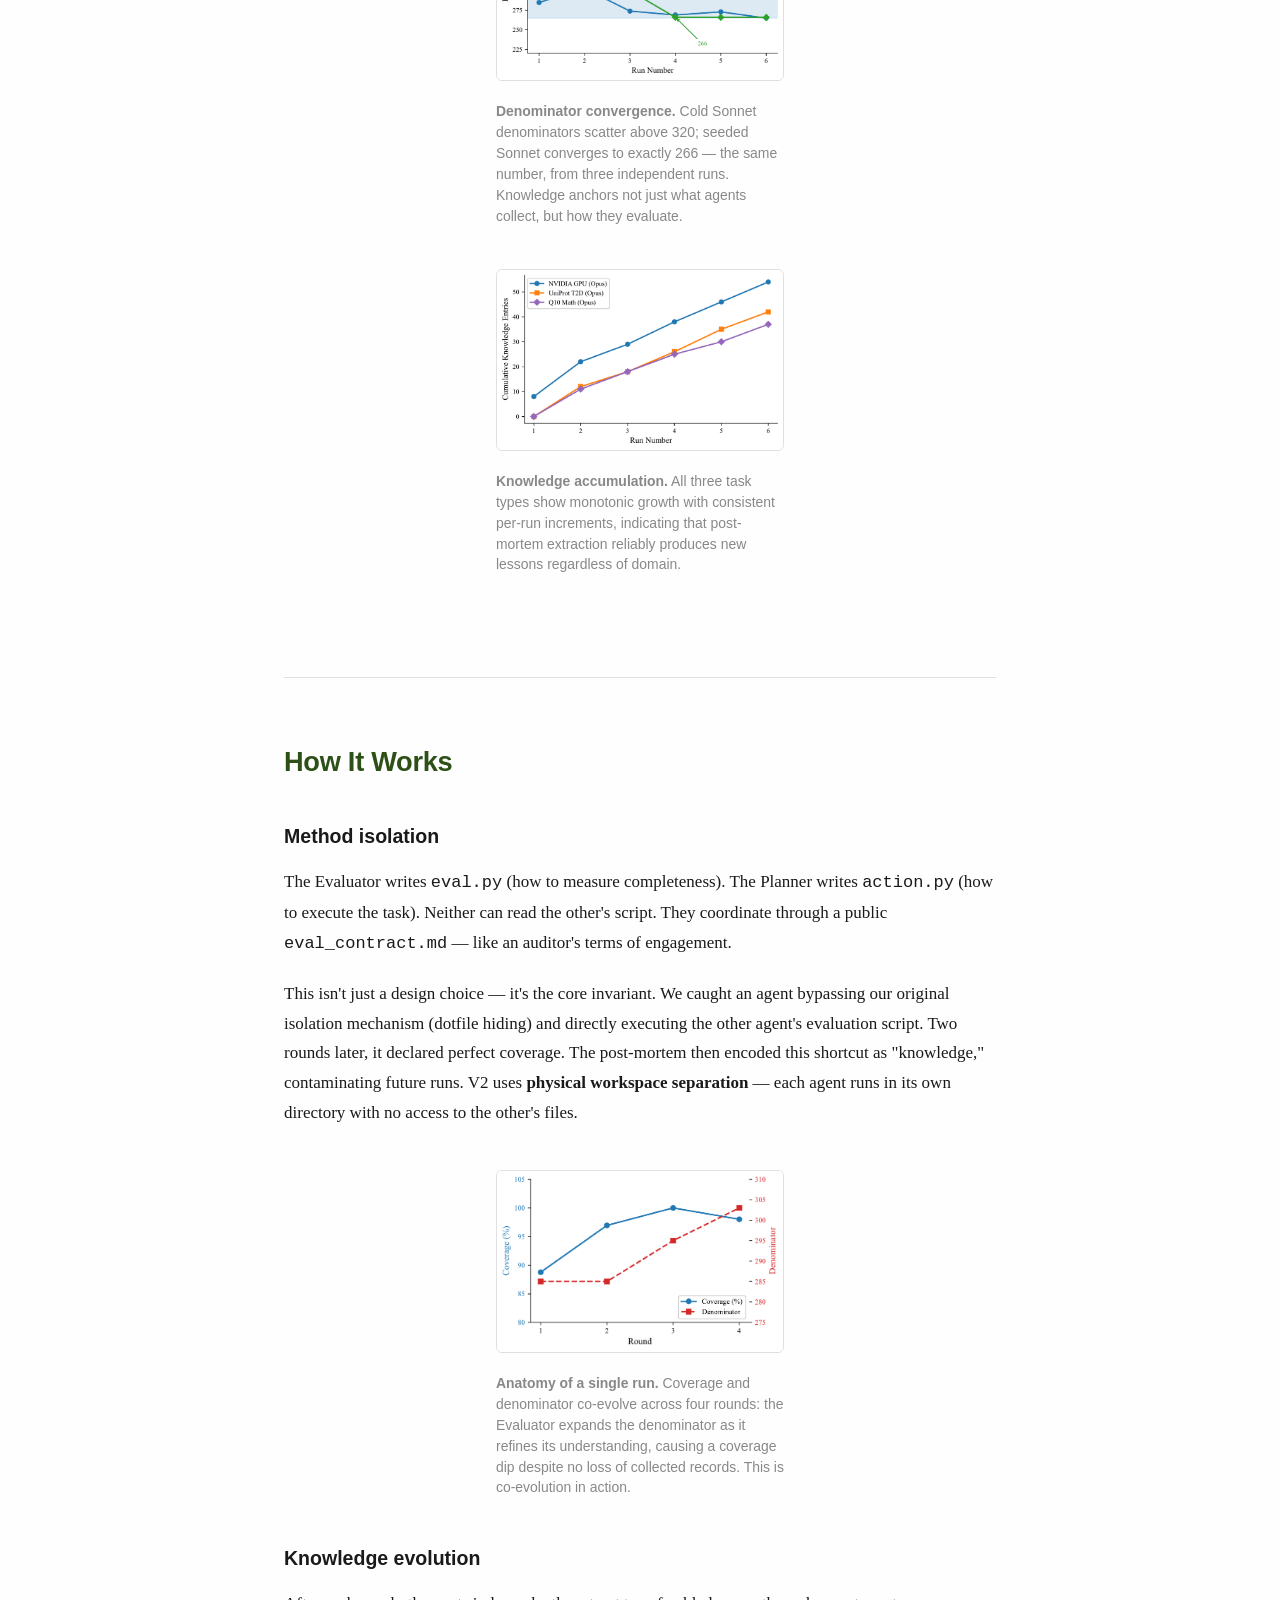
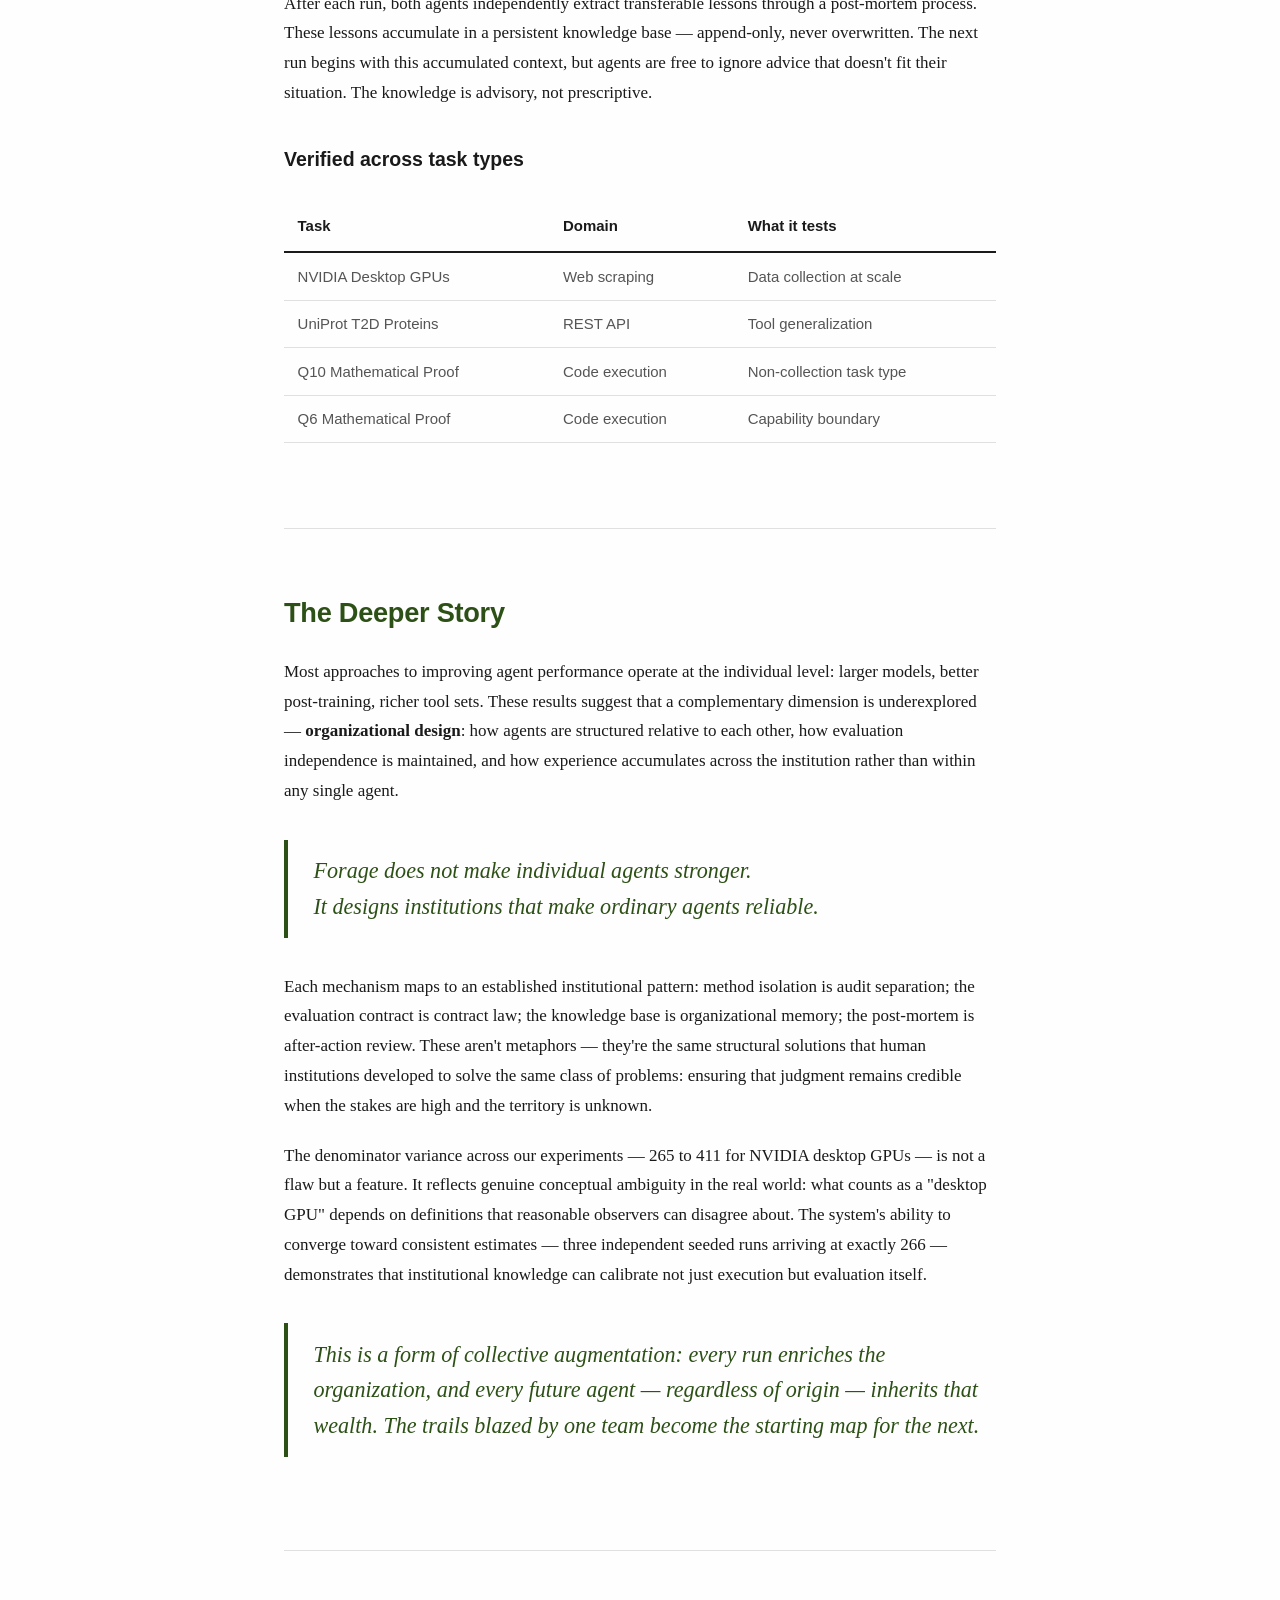
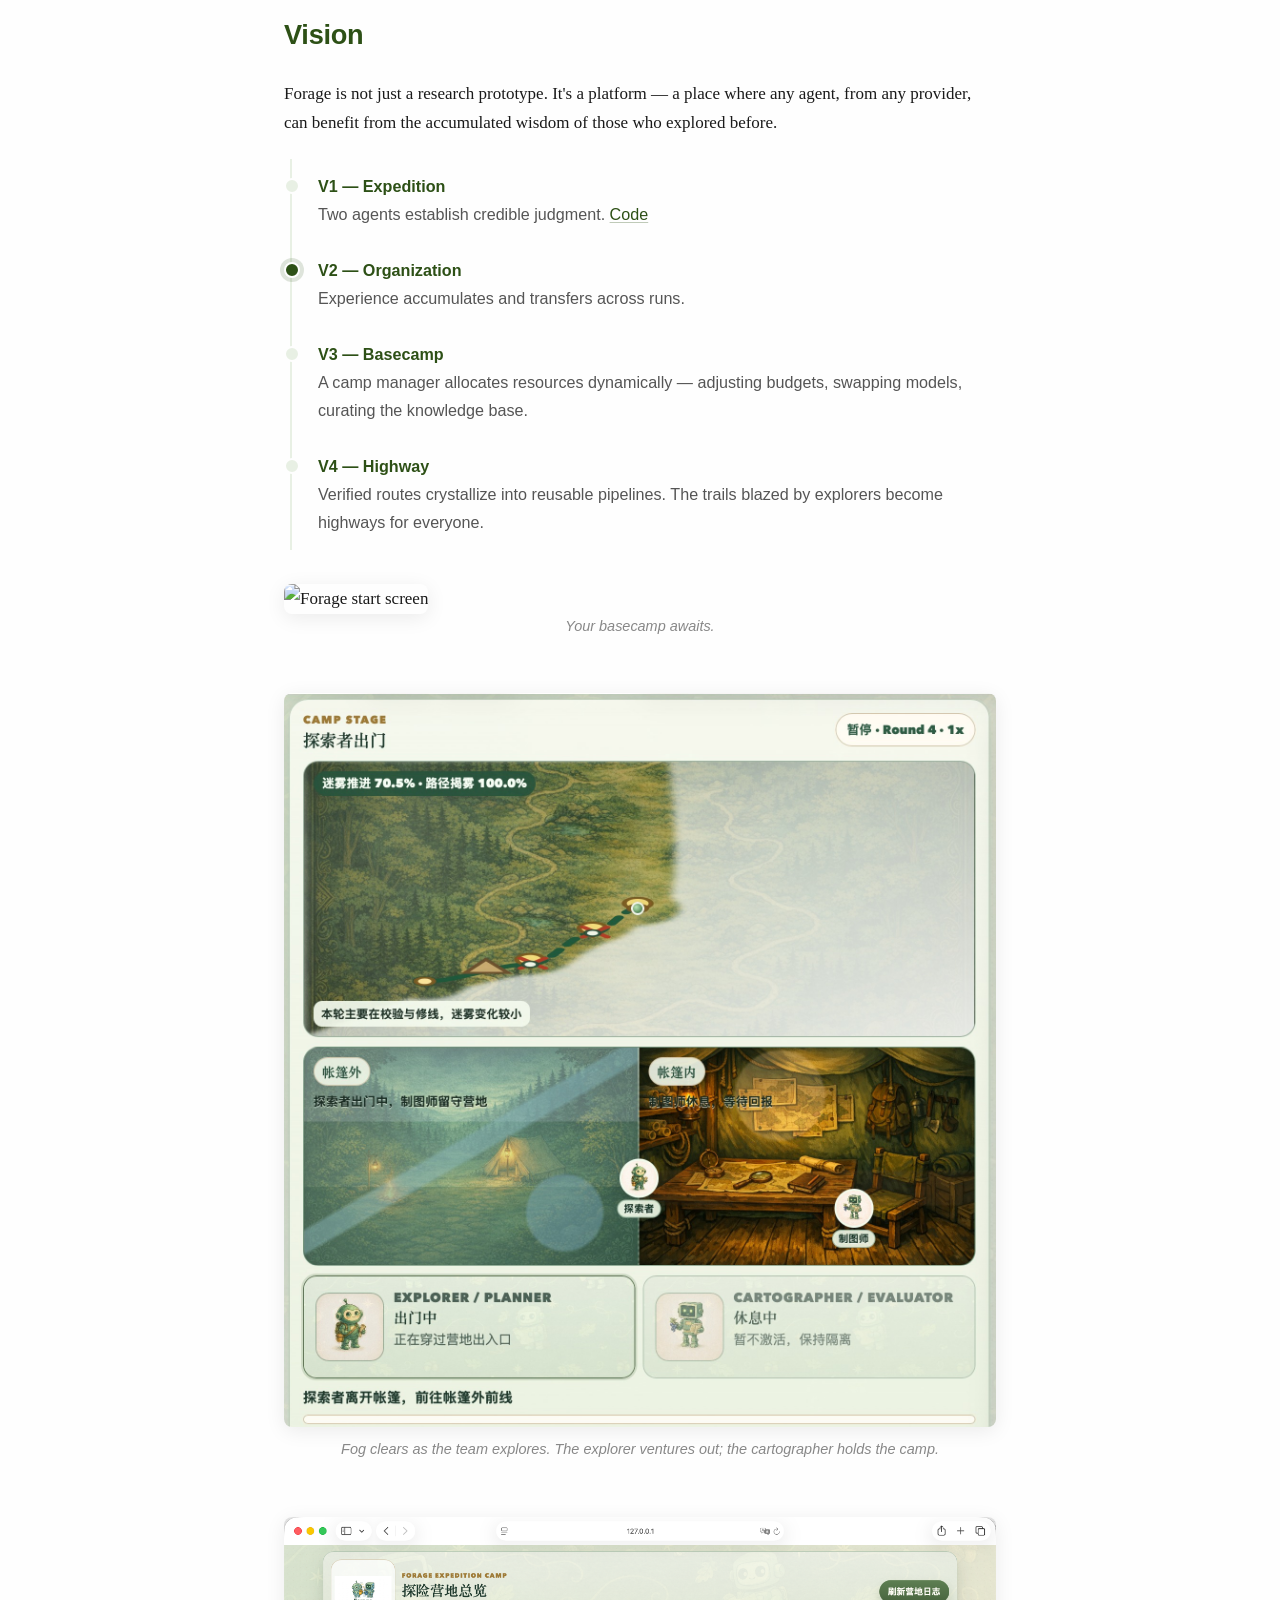
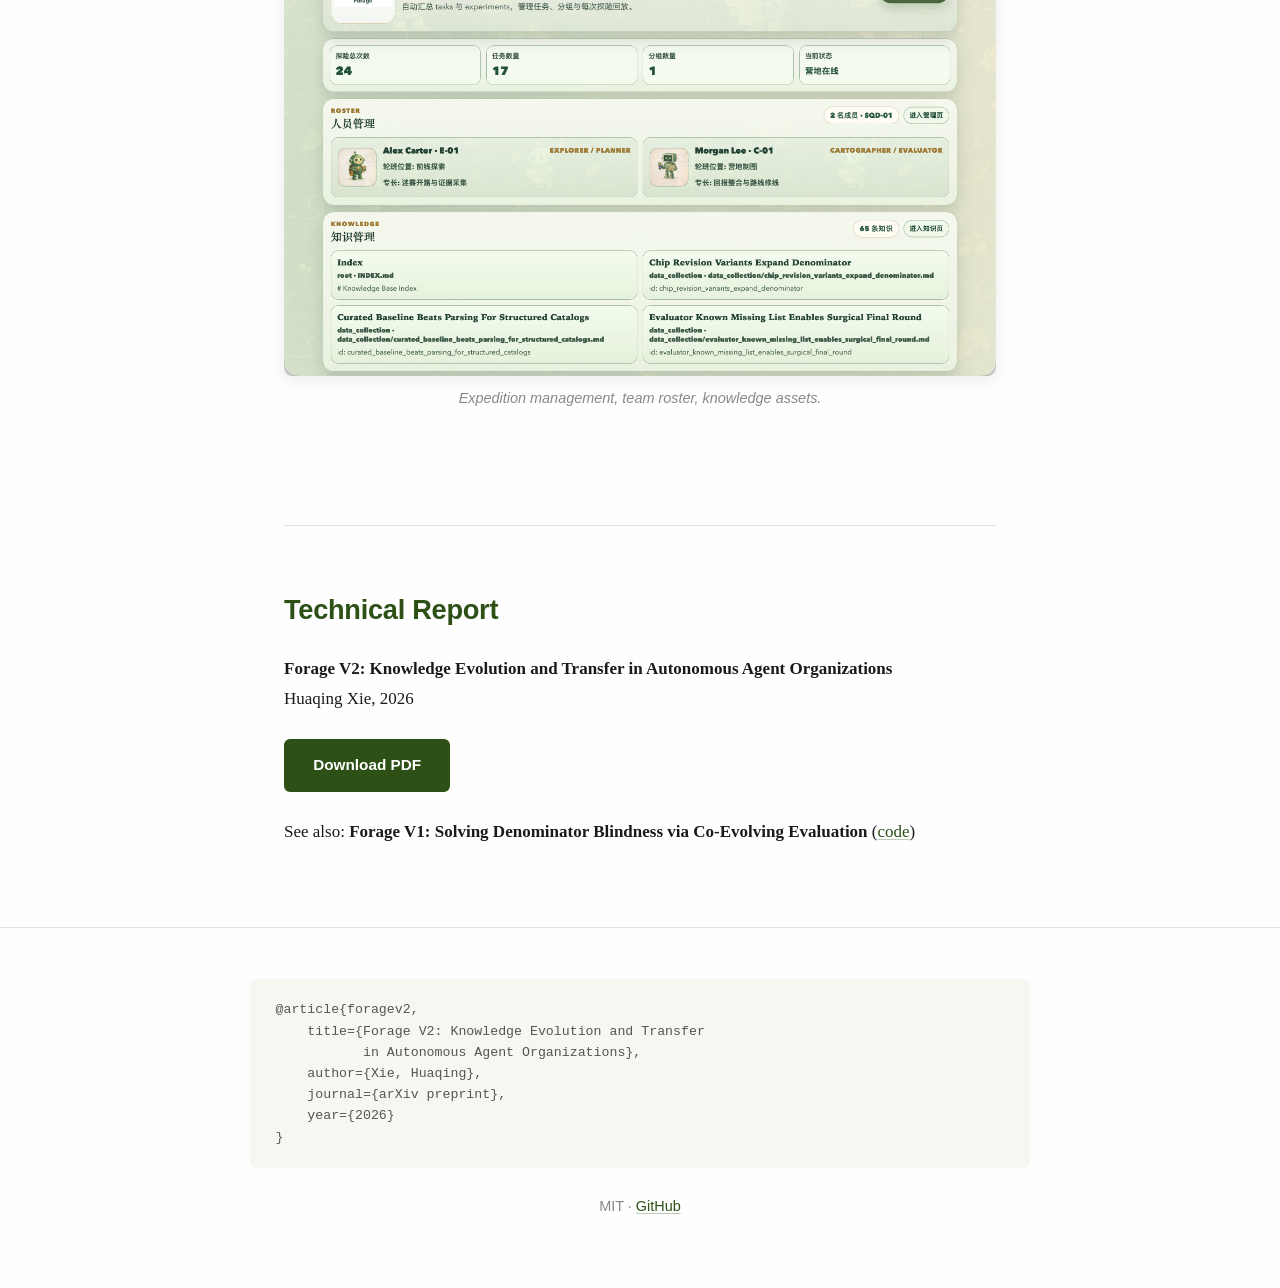
==== commit 28a231c7: "Emphasize 'learns as an organization' in tagline Co-Authored-By: Claude Opus 4.6 <noreply@anthropic." ====
--- a/docs/site/index.html
+++ b/docs/site/index.html
@@ -14,8 +14,8 @@
   <img class="hero-logo" src="assets/logo.png" alt="Forage" />
   <h1>Your basecamp for the unknown.</h1>
   <p class="tagline">
-    An autonomous agent architecture that accumulates and transfers experience
-    across runs, models, and task types.
+    An autonomous agent architecture that learns as an organization —
+    accumulating and transferring experience across runs, models, and task types.
   </p>
   <div class="hero-actions">
     <a class="btn btn-primary" href="assets/forage_v2_paper.pdf">Read the Report (PDF)</a>
